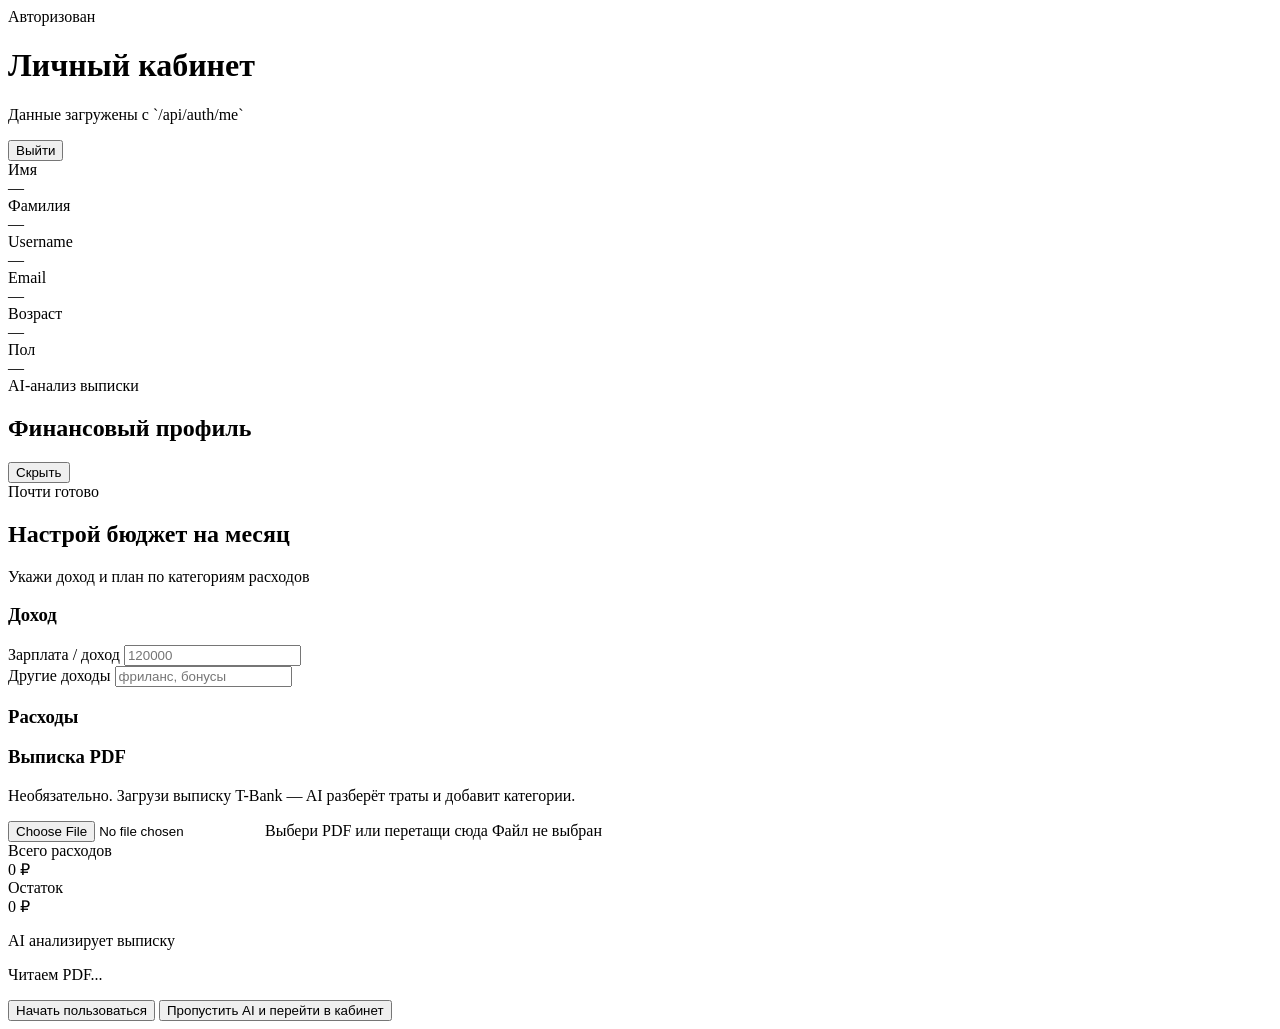
==== cashCare/src/main/resources/templates/dashboard.html @ fdca6458 "Add PDF parser, OpenRouter client & finance APIs Introduce PDF/TBank parsing and AI client plus a se" ====
<!DOCTYPE html>
<html lang="ru">
<head>
    <meta charset="UTF-8">
    <meta name="viewport" content="width=device-width, initial-scale=1.0">
    <title>CashCare — Профиль</title>
    <link rel="preconnect" href="https://fonts.googleapis.com">
    <link rel="preconnect" href="https://fonts.gstatic.com" crossorigin>
    <link href="https://fonts.googleapis.com/css2?family=Plus+Jakarta+Sans:wght@400;500;600;700;800&display=swap" rel="stylesheet">
    <link rel="stylesheet" href="/css/app.css">
    <script src="/js/sdkClient.js" defer></script>
    <script src="/js/common.js" defer></script>
    <script src="/js/aiAnalysisUi.js?v=2" defer></script>
    <script src="/js/initModal.js" defer></script>
    <script src="/js/dashboard.js" defer></script>
</head>
<body class="page-auth">
<div class="bg-grid"></div>

<div class="shell">
    <header class="topbar">
        <div>
            <div class="badge badge-auth">Авторизован</div>
            <h1 class="dashboard-title">Личный кабинет</h1>
            <p class="dashboard-subtitle">Данные загружены с `/api/auth/me`</p>
        </div>
        <button id="logout-btn" type="button" class="btn btn-ghost">Выйти</button>
    </header>

    <div class="card">
        <div class="card-body">
            <div id="profile-alert" class="alert"></div>
            <div class="profile-grid">
                <div class="stat-card">
                    <div class="stat-label">Имя</div>
                    <div class="stat-value" id="profile-first-name">—</div>
                </div>
                <div class="stat-card">
                    <div class="stat-label">Фамилия</div>
                    <div class="stat-value" id="profile-last-name">—</div>
                </div>
                <div class="stat-card">
                    <div class="stat-label">Username</div>
                    <div class="stat-value" id="profile-username">—</div>
                </div>
                <div class="stat-card">
                    <div class="stat-label">Email</div>
                    <div class="stat-value" id="profile-email">—</div>
                </div>
                <div class="stat-card">
                    <div class="stat-label">Возраст</div>
                    <div class="stat-value" id="profile-age">—</div>
                </div>
                <div class="stat-card">
                    <div class="stat-label">Пол</div>
                    <div class="stat-value" id="profile-gender">—</div>
                </div>
            </div>
        </div>
    </div>

    <div id="ai-summary-card" class="card hidden">
        <div class="card-body">
            <div class="dashboard-top">
                <div>
                    <div class="badge badge-auth">AI-анализ выписки</div>
                    <h2 class="dashboard-title">Финансовый профиль</h2>
                </div>
            </div>
            <div id="ai-summary-content"></div>
            <div class="ai-summary-actions">
                <button id="ai-summary-dismiss" type="button" class="btn btn-ghost">Скрыть</button>
            </div>
        </div>
    </div>
</div>

<div id="init-modal" class="modal-overlay" aria-hidden="true">
    <div class="modal card" role="dialog" aria-modal="true" aria-labelledby="init-modal-title">
        <div class="modal-header">
            <div>
                <div class="badge">Почти готово</div>
                <h2 id="init-modal-title" class="section-title modal-title">Настрой бюджет на месяц</h2>
                <p class="modal-subtitle">Укажи доход и план по категориям расходов</p>
            </div>
        </div>
        <div class="card-body modal-body">
            <form id="init-form">
                <div id="init-form-content">
                <div class="init-section">
                    <h3 class="section-title">Доход</h3>
                    <div class="field-grid two-col">
                        <div>
                            <label for="salary-input">Зарплата / доход</label>
                            <input id="salary-input" type="number" min="0" step="1000" placeholder="120000" required>
                        </div>
                        <div>
                            <label for="others-input">Другие доходы</label>
                            <input id="others-input" type="text" placeholder="фриланс, бонусы">
                        </div>
                    </div>
                </div>

                <div class="init-section">
                    <h3 class="section-title">Расходы</h3>
                    <div id="categories-container" class="category-list"></div>
                </div>

                <div class="init-section">
                    <h3 class="section-title">Выписка PDF</h3>
                    <p class="upload-hint">Необязательно. Загрузи выписку T-Bank — AI разберёт траты и добавит категории.</p>
                    <label class="file-drop" for="statement-input">
                        <input id="statement-input" type="file" accept="application/pdf,.pdf">
                        <span class="file-drop-title">Выбери PDF или перетащи сюда</span>
                        <span id="statement-file-name" class="file-drop-name">Файл не выбран</span>
                    </label>
                    <div id="statement-upload-status" class="upload-status"></div>
                </div>

                <div class="preview-panel">
                    <div>
                        <div class="preview-label">Всего расходов</div>
                        <div id="total-expenses" class="preview-value">0 ₽</div>
                    </div>
                    <div>
                        <div class="preview-label">Остаток</div>
                        <div id="balance-preview" class="preview-value positive">0 ₽</div>
                    </div>
                </div>
                </div>

                <div id="ai-results-panel" class="ai-results hidden"></div>

                <div id="ai-loading-panel" class="ai-loading hidden" aria-live="polite">
                    <div class="ai-loading-ring"></div>
                    <p class="ai-loading-title">AI анализирует выписку</p>
                    <p id="ai-loading-step" class="ai-loading-step">Читаем PDF...</p>
                </div>

                <div class="init-actions">
                    <button id="init-btn" type="submit" class="btn btn-primary">Начать пользоваться</button>
                    <button id="init-skip-btn" type="button" class="btn btn-ghost hidden">Пропустить AI и перейти в кабинет</button>
                </div>
                <div id="init-alert" class="alert"></div>
            </form>
        </div>
    </div>
</div>
</body>
</html>
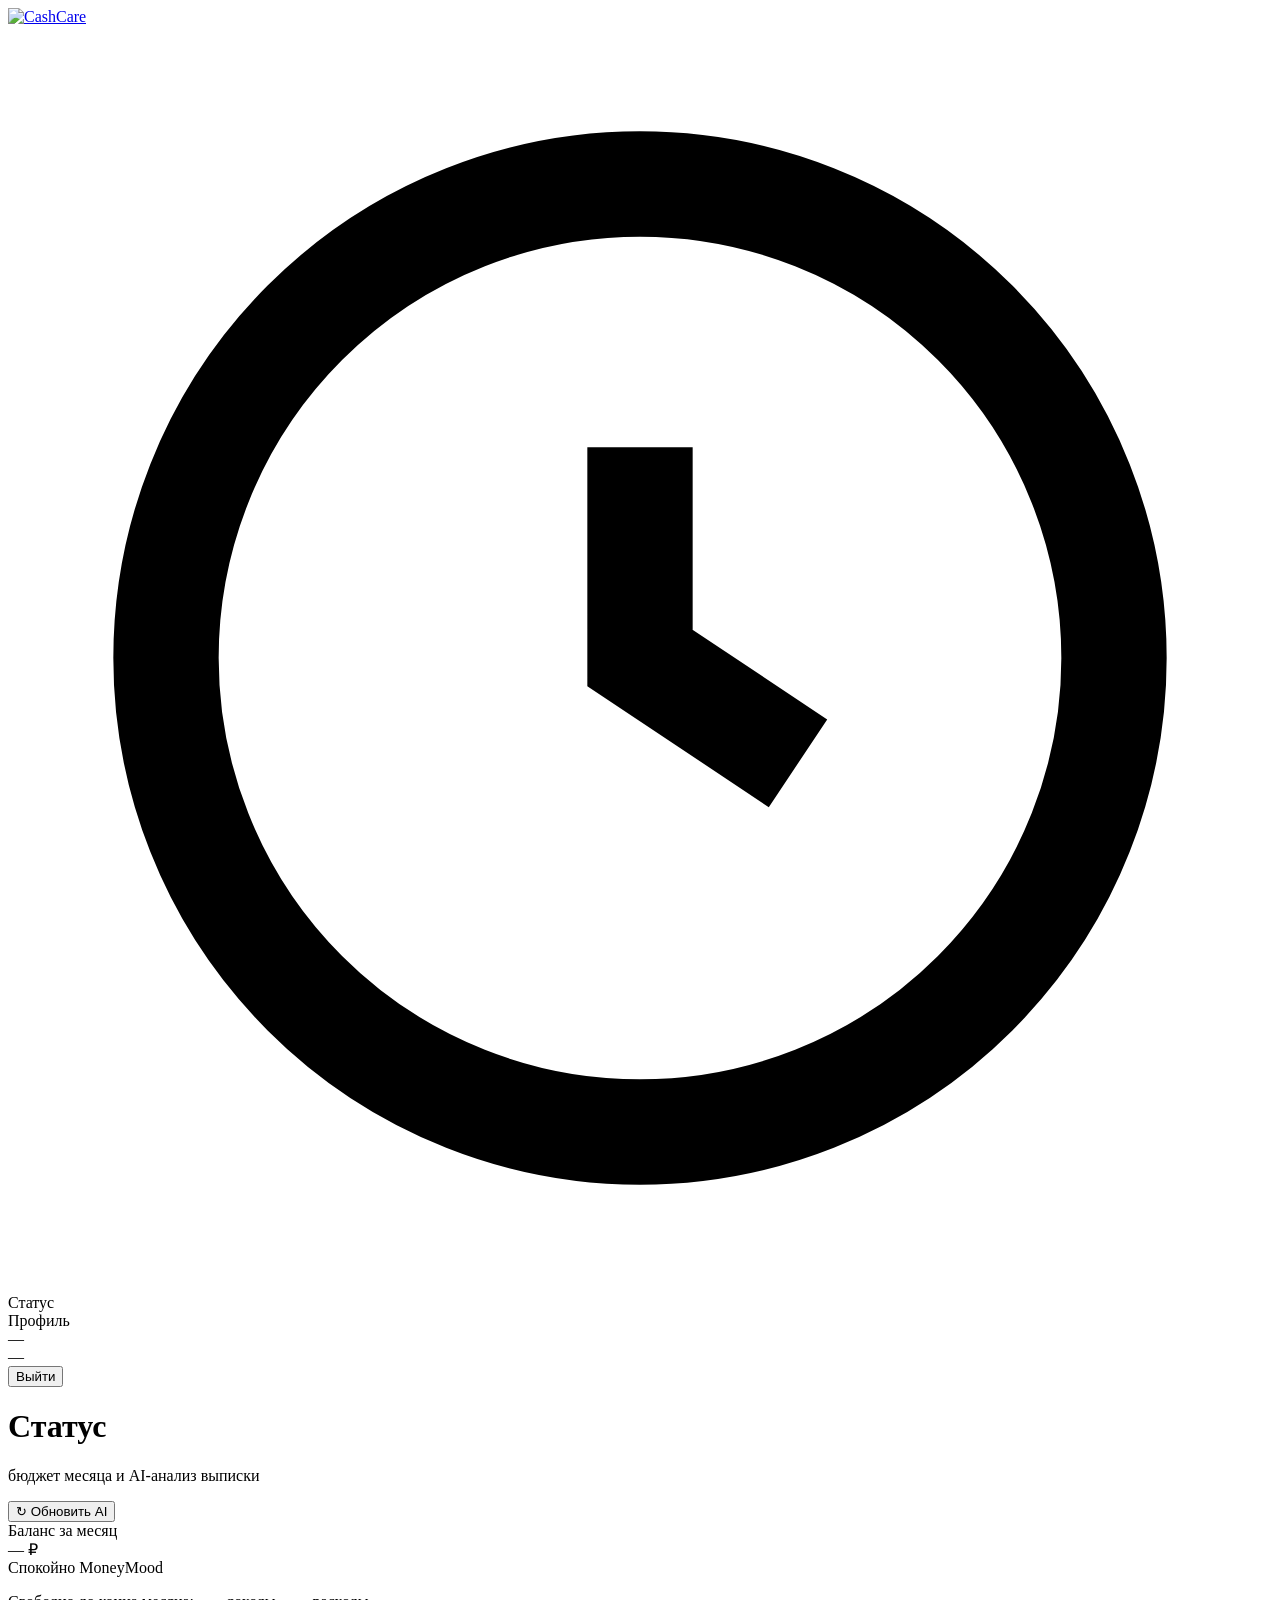
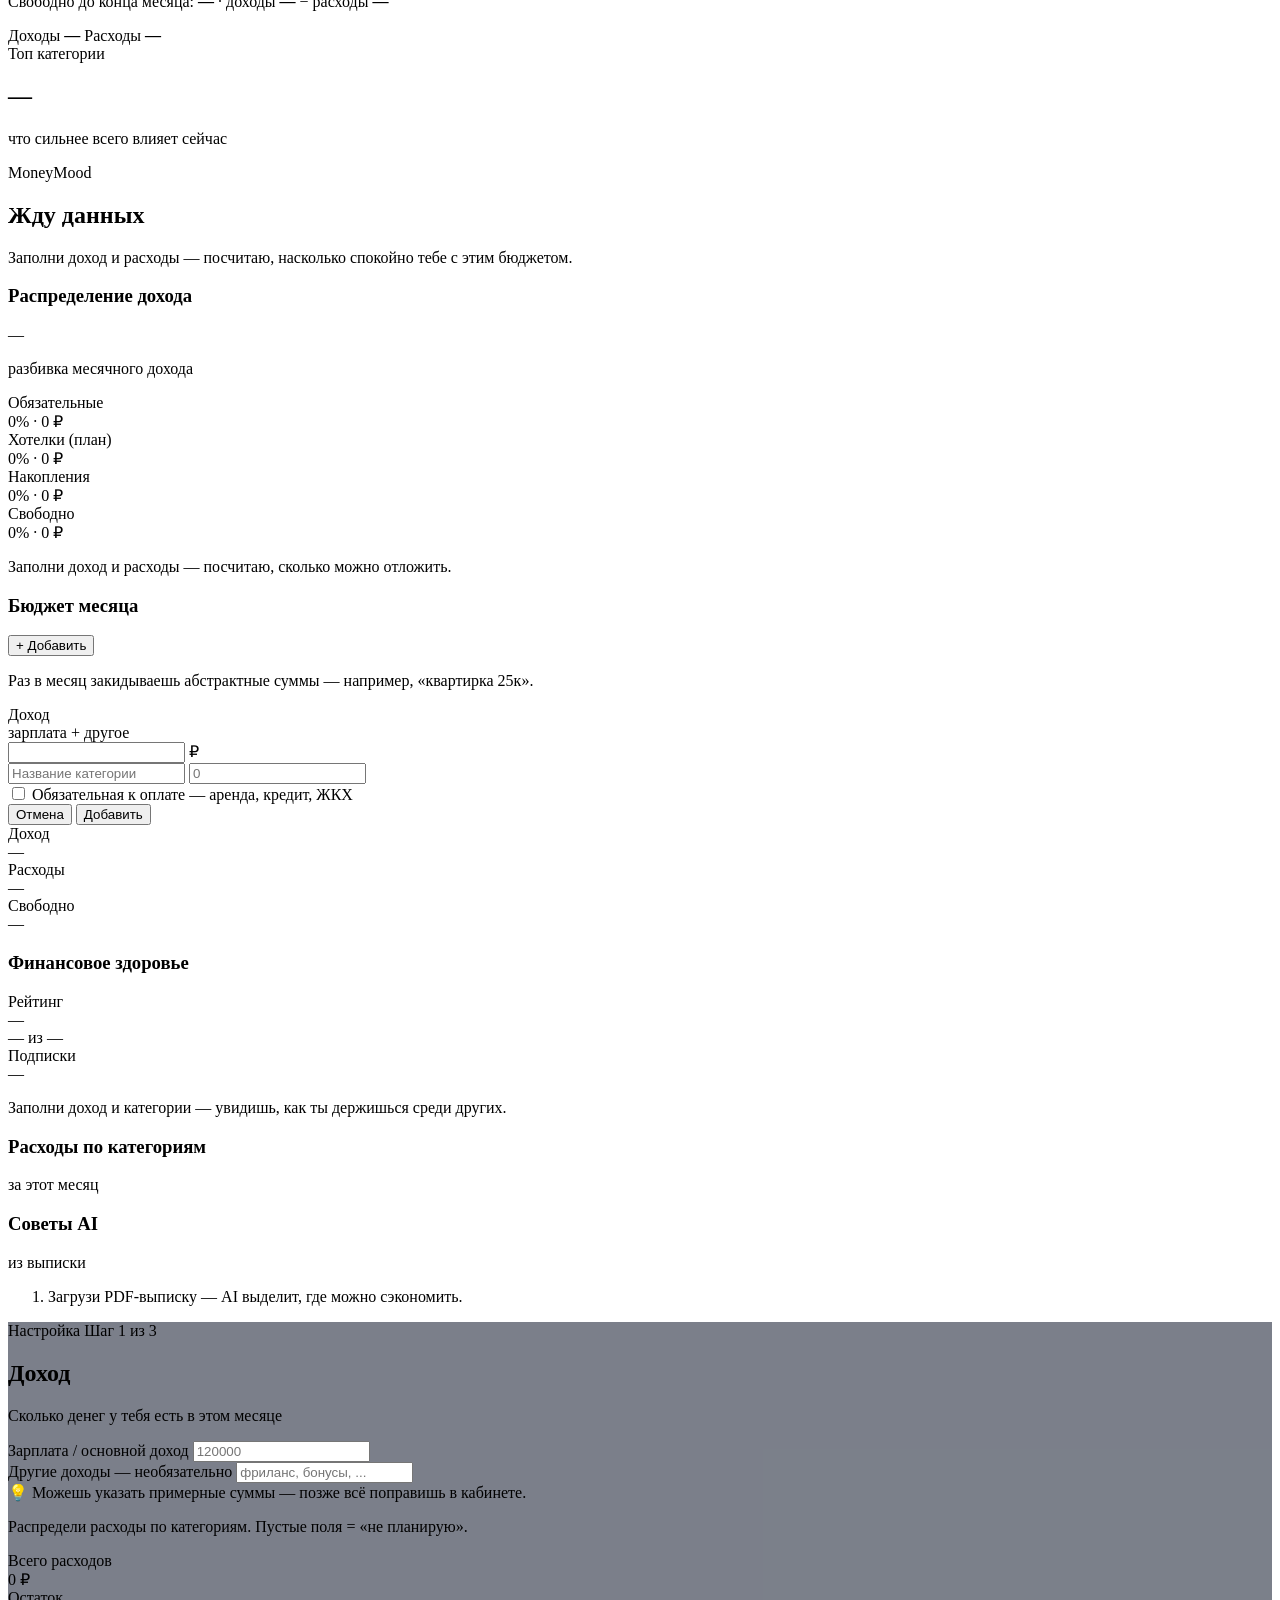
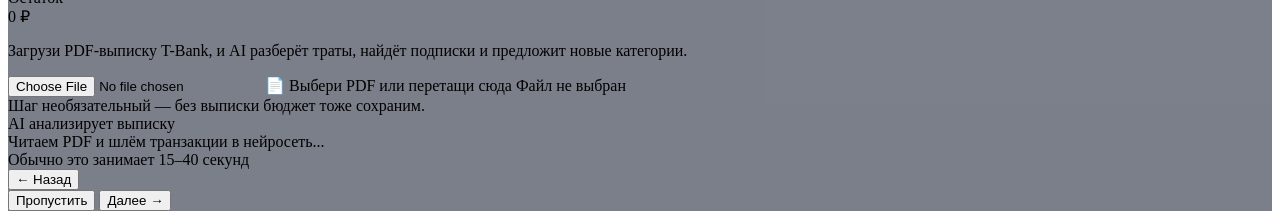
==== commit b03f400a: "AI analytics API and OpenRouter client Add AI-powered analytics and OpenRouter integration: new Anal" ====
--- a/cashCare/src/main/resources/templates/dashboard.html
+++ b/cashCare/src/main/resources/templates/dashboard.html
@@ -1,150 +1,379 @@
 <!DOCTYPE html>
-<html lang="ru">
+<html lang="ru" class="h-full">
 <head>
     <meta charset="UTF-8">
     <meta name="viewport" content="width=device-width, initial-scale=1.0">
-    <title>CashCare — Профиль</title>
+    <title>CashCare — Кабинет</title>
+    <link rel="icon" type="image/png" href="/images/logo.png">
     <link rel="preconnect" href="https://fonts.googleapis.com">
     <link rel="preconnect" href="https://fonts.gstatic.com" crossorigin>
     <link href="https://fonts.googleapis.com/css2?family=Plus+Jakarta+Sans:wght@400;500;600;700;800&display=swap" rel="stylesheet">
-    <link rel="stylesheet" href="/css/app.css">
-    <script src="/js/sdkClient.js" defer></script>
+    <script src="https://cdn.tailwindcss.com"></script>
+    <script>
+        tailwind.config = {
+            theme: {
+                extend: {
+                    fontFamily: { sans: ['"Plus Jakarta Sans"', 'system-ui', 'sans-serif'] }
+                }
+            }
+        };
+    </script>
+    <link rel="stylesheet" href="/css/dashboard.css?v=12">
+    <script src="/js/sdkClient.js?v=6" defer></script>
     <script src="/js/common.js" defer></script>
-    <script src="/js/aiAnalysisUi.js?v=2" defer></script>
-    <script src="/js/initModal.js" defer></script>
-    <script src="/js/dashboard.js" defer></script>
+    <script src="/js/aiAnalysisUi.js?v=4" defer></script>
+    <script src="/js/initModal.js?v=7" defer></script>
+    <script src="/js/dashboard.js?v=20" defer></script>
 </head>
-<body class="page-auth">
-<div class="bg-grid"></div>
-
-<div class="shell">
-    <header class="topbar">
-        <div>
-            <div class="badge badge-auth">Авторизован</div>
-            <h1 class="dashboard-title">Личный кабинет</h1>
-            <p class="dashboard-subtitle">Данные загружены с `/api/auth/me`</p>
-        </div>
-        <button id="logout-btn" type="button" class="btn btn-ghost">Выйти</button>
-    </header>
-
-    <div class="card">
-        <div class="card-body">
-            <div id="profile-alert" class="alert"></div>
-            <div class="profile-grid">
-                <div class="stat-card">
-                    <div class="stat-label">Имя</div>
-                    <div class="stat-value" id="profile-first-name">—</div>
-                </div>
-                <div class="stat-card">
-                    <div class="stat-label">Фамилия</div>
-                    <div class="stat-value" id="profile-last-name">—</div>
-                </div>
-                <div class="stat-card">
-                    <div class="stat-label">Username</div>
-                    <div class="stat-value" id="profile-username">—</div>
-                </div>
-                <div class="stat-card">
-                    <div class="stat-label">Email</div>
-                    <div class="stat-value" id="profile-email">—</div>
-                </div>
-                <div class="stat-card">
-                    <div class="stat-label">Возраст</div>
-                    <div class="stat-value" id="profile-age">—</div>
-                </div>
-                <div class="stat-card">
-                    <div class="stat-label">Пол</div>
-                    <div class="stat-value" id="profile-gender">—</div>
-                </div>
-            </div>
-        </div>
-    </div>
-
-    <div id="ai-summary-card" class="card hidden">
-        <div class="card-body">
-            <div class="dashboard-top">
-                <div>
-                    <div class="badge badge-auth">AI-анализ выписки</div>
-                    <h2 class="dashboard-title">Финансовый профиль</h2>
-                </div>
-            </div>
-            <div id="ai-summary-content"></div>
-            <div class="ai-summary-actions">
-                <button id="ai-summary-dismiss" type="button" class="btn btn-ghost">Скрыть</button>
-            </div>
-        </div>
+<body class="min-h-screen font-sans text-slate-900">
+
+<div class="relative min-h-screen px-4 py-5 lg:px-6">
+    <div class="dashboard-grid mx-auto grid w-full max-w-[1200px] gap-5 lg:grid-cols-[260px_minmax(0,1fr)]">
+
+        <!-- ───── LEFT SIDEBAR ───── -->
+        <aside class="sidebar-left glass sticky top-5 flex h-fit flex-col gap-5 self-start rounded-3xl p-5">
+            <a href="/dashboard" class="sidebar-logo flex items-center justify-center">
+                <img src="/images/logo.png" alt="CashCare" class="block h-10 w-auto">
+            </a>
+
+            <nav class="sidebar-nav flex flex-col gap-1">
+                <a class="nav-item active" data-tab="status">
+                    <svg viewBox="0 0 24 24" fill="none" stroke="currentColor" stroke-width="2" class="icon"><circle cx="12" cy="12" r="9"/><path d="M12 8v4l3 2"/></svg>
+                    Статус
+                </a>
+            </nav>
+
+            <div class="sidebar-profile rounded-2xl border border-white/60 bg-white/55 p-3">
+                <div class="text-[10px] font-bold uppercase tracking-wider text-slate-500">Профиль</div>
+                <div id="profile-name" class="mt-1 truncate text-sm font-extrabold">—</div>
+                <div id="profile-email" class="truncate text-xs text-slate-500">—</div>
+            </div>
+
+            <div class="sidebar-logout mt-auto pt-2">
+                <button id="logout-btn" type="button" class="w-full rounded-lg border border-rose-200/60 bg-white/60 py-2 text-xs font-semibold text-rose-600 transition hover:bg-rose-50">
+                    Выйти
+                </button>
+            </div>
+        </aside>
+
+        <!-- ───── MAIN ───── -->
+        <main class="space-y-5 min-w-0">
+
+            <!-- header -->
+            <div class="dash-header flex flex-wrap items-start justify-between gap-3">
+                <div class="min-w-0">
+                    <h1 class="text-2xl font-extrabold tracking-tight">Статус</h1>
+                    <p class="text-sm text-slate-600">бюджет месяца и AI-анализ выписки</p>
+                </div>
+                <div class="dash-header-actions flex gap-2">
+                    <button id="reupload-pdf-btn" type="button" class="btn-primary rounded-xl px-4 py-2 text-sm font-semibold transition">
+                        ↻ Обновить AI
+                    </button>
+                </div>
+            </div>
+
+            <div id="profile-alert" class="alert alert-error"></div>
+
+            <!-- balance card -->
+            <section class="glass rounded-3xl p-6">
+                <div class="flex items-start justify-between gap-4">
+                    <div class="min-w-0">
+                        <div class="text-xs font-semibold uppercase tracking-wider text-slate-500">Баланс за месяц</div>
+                        <div id="balance-amount" class="mt-1 text-4xl font-extrabold tracking-tight">— ₽</div>
+                    </div>
+                    <div class="flex flex-col items-end gap-2">
+                        <span id="balance-mood" class="mood-chip">Спокойно</span>
+                        <span class="text-[10px] font-semibold uppercase tracking-wider text-slate-500">MoneyMood</span>
+                    </div>
+                </div>
+
+                <p id="balance-summary" class="mt-3 text-sm leading-relaxed text-slate-600">
+                    Свободно до конца месяца: <strong id="balance-free">—</strong> · доходы <strong id="balance-income">—</strong> − расходы <strong id="balance-expense">—</strong>
+                </p>
+
+                <div class="mt-5 flex flex-wrap items-center gap-2">
+                    <span class="pill income">Доходы <strong id="chip-income" class="ml-1">—</strong></span>
+                    <span class="pill expense">Расходы <strong id="chip-expense" class="ml-1">—</strong></span>
+                </div>
+            </section>
+
+            <!-- 2 cards: top categories + moneymood -->
+            <div class="grid gap-5 md:grid-cols-2">
+                <section class="glass rounded-3xl p-5">
+                    <div class="text-xs font-bold uppercase tracking-wider text-slate-500">Топ категории</div>
+                    <h2 id="top-cat-name" class="mt-1 text-2xl font-extrabold tracking-tight">—</h2>
+                    <p class="text-xs text-slate-500">что сильнее всего влияет сейчас</p>
+
+                    <div id="top-cat-list" class="mt-4 space-y-2"></div>
+                </section>
+
+                <section class="glass rounded-3xl p-5">
+                    <div class="text-xs font-bold uppercase tracking-wider text-slate-500">MoneyMood</div>
+                    <h2 id="mood-title" class="mt-1 text-2xl font-extrabold tracking-tight">Жду данных</h2>
+                    <p id="mood-desc" class="mt-2 text-sm leading-relaxed text-slate-600">
+                        Заполни доход и расходы — посчитаю, насколько спокойно тебе с этим бюджетом.
+                    </p>
+                </section>
+            </div>
+
+            <!-- Куда уйдут деньги -->
+            <section class="glass rounded-3xl p-5">
+                <div class="flex items-baseline justify-between">
+                    <h3 class="text-sm font-bold">Распределение дохода</h3>
+                    <span id="dist-status" class="text-xs font-bold text-slate-500">—</span>
+                </div>
+                <p class="mt-1 text-xs text-slate-500">разбивка месячного дохода</p>
+
+                <div id="dist-bar" class="dist-bar mt-4">
+                    <div id="dist-bar-required" class="dist-seg dist-required" style="width: 0%"></div>
+                    <div id="dist-bar-optional" class="dist-seg dist-optional" style="width: 0%"></div>
+                    <div id="dist-bar-save" class="dist-seg dist-save" style="width: 0%"></div>
+                    <div id="dist-bar-free" class="dist-seg dist-free" style="width: 0%"></div>
+                </div>
+
+                <div class="mt-4 grid gap-2 sm:grid-cols-2">
+                    <div id="dist-row-required" class="dist-row">
+                        <div class="dist-dot dist-dot-required"></div>
+                        <div class="min-w-0 flex-1">
+                            <div class="dist-row-label">Обязательные</div>
+                            <div class="dist-row-meta"><span id="dist-required-pct">0%</span> · <span id="dist-required-amount">0 ₽</span></div>
+                        </div>
+                    </div>
+                    <div id="dist-row-optional" class="dist-row">
+                        <div class="dist-dot dist-dot-optional"></div>
+                        <div class="min-w-0 flex-1">
+                            <div class="dist-row-label">Хотелки (план)</div>
+                            <div class="dist-row-meta"><span id="dist-optional-pct">0%</span> · <span id="dist-optional-amount">0 ₽</span></div>
+                        </div>
+                    </div>
+                    <div id="dist-row-save" class="dist-row">
+                        <div class="dist-dot dist-dot-save"></div>
+                        <div class="min-w-0 flex-1">
+                            <div class="dist-row-label">Накопления</div>
+                            <div class="dist-row-meta"><span id="dist-save-pct">0%</span> · <span id="dist-save-amount">0 ₽</span></div>
+                        </div>
+                    </div>
+                    <div id="dist-row-free" class="dist-row">
+                        <div class="dist-dot dist-dot-free"></div>
+                        <div class="min-w-0 flex-1">
+                            <div class="dist-row-label">Свободно</div>
+                            <div class="dist-row-meta" title="буфер на спонтанные траты, ~2% дохода"><span id="dist-free-pct">0%</span> · <span id="dist-free-amount">0 ₽</span></div>
+                        </div>
+                    </div>
+                </div>
+
+                <p id="dist-tip" class="mt-4 rounded-2xl bg-emerald-50/70 px-4 py-3 text-xs leading-relaxed text-emerald-900">
+                    Заполни доход и расходы — посчитаю, сколько можно отложить.
+                </p>
+            </section>
+
+            <!-- bottom: budget editor + health -->
+            <div class="grid gap-5 md:grid-cols-2">
+                <section class="glass rounded-3xl p-5">
+                    <div class="mb-1 flex items-center justify-between">
+                        <h3 class="text-sm font-bold">Бюджет месяца</h3>
+                        <button type="button" id="add-category-btn" class="btn-ghost rounded-lg px-3 py-1.5 text-xs font-bold transition">+ Добавить</button>
+                    </div>
+                    <p class="text-xs text-slate-500">Раз в месяц закидываешь абстрактные суммы — например, «квартирка 25к».</p>
+
+                    <div class="budget-row budget-income mt-4">
+                        <div>
+                            <div class="budget-label">Доход</div>
+                            <div class="text-[11px] text-slate-500">зарплата + другое</div>
+                        </div>
+                        <div class="budget-input-wrap">
+                            <input id="budget-salary-input" type="number" min="0" step="1000" class="budget-input">
+                            <span class="budget-suffix">₽</span>
+                        </div>
+                    </div>
+
+                    <div id="budget-editor" class="mt-2 space-y-2"></div>
+
+                    <div id="new-category-form" class="hidden mt-3 rounded-2xl border border-slate-200 bg-white/60 p-3">
+                        <div class="grid grid-cols-[1fr_140px] gap-2">
+                            <input id="new-cat-name" type="text" placeholder="Название категории" class="budget-input">
+                            <input id="new-cat-amount" type="number" min="0" step="500" placeholder="0" class="budget-input">
+                        </div>
+                        <label class="mt-2 flex cursor-pointer items-center gap-2 text-xs font-semibold text-slate-700 select-none">
+                            <input id="new-cat-required" type="checkbox" class="budget-checkbox">
+                            <span>Обязательная к оплате <span class="font-normal text-slate-500">— аренда, кредит, ЖКХ</span></span>
+                        </label>
+                        <div class="mt-2 flex justify-end gap-2">
+                            <button type="button" id="cancel-new-cat" class="text-xs font-semibold text-slate-500 hover:text-slate-900">Отмена</button>
+                            <button type="button" id="save-new-cat" class="rounded-lg bg-emerald-500 px-3 py-1.5 text-xs font-bold text-white shadow-sm transition hover:bg-emerald-600">Добавить</button>
+                        </div>
+                    </div>
+
+                    <div class="mt-4 grid grid-cols-3 gap-3 rounded-2xl bg-emerald-50/60 p-3 text-center text-xs">
+                        <div>
+                            <div class="text-[10px] font-bold uppercase tracking-wider text-emerald-700">Доход</div>
+                            <div id="budget-sum-income" class="mt-0.5 text-sm font-extrabold text-emerald-900">—</div>
+                        </div>
+                        <div>
+                            <div class="text-[10px] font-bold uppercase tracking-wider text-emerald-700">Расходы</div>
+                            <div id="budget-sum-expense" class="mt-0.5 text-sm font-extrabold text-emerald-900">—</div>
+                        </div>
+                        <div>
+                            <div class="text-[10px] font-bold uppercase tracking-wider text-emerald-700">Свободно</div>
+                            <div id="budget-sum-free" class="mt-0.5 text-sm font-extrabold text-emerald-900">—</div>
+                        </div>
+                    </div>
+                </section>
+
+                <section class="glass rounded-3xl p-5 max-h-64">
+                    <h3 class="text-sm font-bold">Финансовое здоровье</h3>
+                    <div class="mt-3 grid grid-cols-2 gap-3">
+                        <div class="glass-soft rounded-2xl p-3">
+                            <div class="text-[10px] font-bold uppercase tracking-wider text-slate-500">Рейтинг</div>
+                            <div id="rating-label" class="mt-1 text-base font-extrabold leading-tight">—</div>
+                            <div id="rating-position" class="mt-0.5 text-[11px] font-semibold text-slate-500">— из —</div>
+                        </div>
+                        <div class="glass-soft rounded-2xl p-3">
+                            <div class="text-[10px] font-bold uppercase tracking-wider text-slate-500">Подписки</div>
+                            <div id="health-subs" class="mt-1 text-lg font-extrabold">—</div>
+                        </div>
+                    </div>
+                    <p id="rating-tip" class="mt-3 text-xs leading-relaxed text-slate-600">Заполни доход и категории — увидишь, как ты держишься среди других.</p>
+                </section>
+            </div>
+
+            <section class="glass rounded-3xl p-5">
+                <div class="mb-3 flex items-baseline justify-between">
+                    <h3 class="text-sm font-bold">Расходы по категориям</h3>
+                    <span class="text-xs text-slate-500">за этот месяц</span>
+                </div>
+                <div id="all-cats-list" class="space-y-3"></div>
+            </section>
+
+            <section class="glass rounded-3xl p-5">
+                <div class="flex items-baseline justify-between">
+                    <h3 class="text-sm font-bold">Советы AI</h3>
+                    <span id="tips-meta" class="text-xs text-slate-500">из выписки</span>
+                </div>
+                <ol id="tips-list" class="mt-3 space-y-2 text-sm leading-relaxed text-slate-700">
+                    <li class="text-xs text-slate-500">Загрузи PDF-выписку — AI выделит, где можно сэкономить.</li>
+                </ol>
+            </section>
+        </main>
+
     </div>
 </div>
 
-<div id="init-modal" class="modal-overlay" aria-hidden="true">
-    <div class="modal card" role="dialog" aria-modal="true" aria-labelledby="init-modal-title">
-        <div class="modal-header">
-            <div>
-                <div class="badge">Почти готово</div>
-                <h2 id="init-modal-title" class="section-title modal-title">Настрой бюджет на месяц</h2>
-                <p class="modal-subtitle">Укажи доход и план по категориям расходов</p>
-            </div>
+</body>
+</html>
+
+<!-- ─────────────────────────  INIT MODAL — STEPPER  ───────────────────────── -->
+<div id="init-modal" class="init-modal-overlay fixed inset-0 z-50 items-center justify-center p-4 backdrop-blur-md" style="background: rgba(15, 23, 42, 0.55);" aria-hidden="true">
+    <div id="init-modal-card" class="relative flex max-h-[92vh] w-full max-w-[560px] flex-col overflow-hidden rounded-3xl bg-white shadow-2xl transition-all">
+
+        <!-- header -->
+        <div class="flex-shrink-0 border-b border-slate-100 px-6 pb-4 pt-6">
+            <div class="flex items-center justify-between">
+                <span class="inline-flex items-center gap-1.5 rounded-full bg-emerald-50 px-3 py-1 text-[10px] font-bold uppercase tracking-wider text-emerald-700">
+                    <span class="h-1.5 w-1.5 rounded-full bg-emerald-500"></span>
+                    Настройка
+                </span>
+                <span id="init-step-counter" class="text-xs font-semibold text-slate-500">Шаг 1 из 3</span>
+            </div>
+
+            <div class="mt-3 flex gap-1.5">
+                <div class="step-dot active" data-step="1"></div>
+                <div class="step-dot" data-step="2"></div>
+                <div class="step-dot" data-step="3"></div>
+            </div>
+
+            <h2 id="init-modal-title" class="mt-4 text-xl font-extrabold tracking-tight">Доход</h2>
+            <p id="init-modal-subtitle" class="mt-1 text-sm text-slate-600">Сколько денег у тебя есть в этом месяце</p>
         </div>
-        <div class="card-body modal-body">
-            <form id="init-form">
-                <div id="init-form-content">
-                <div class="init-section">
-                    <h3 class="section-title">Доход</h3>
-                    <div class="field-grid two-col">
-                        <div>
-                            <label for="salary-input">Зарплата / доход</label>
-                            <input id="salary-input" type="number" min="0" step="1000" placeholder="120000" required>
-                        </div>
-                        <div>
-                            <label for="others-input">Другие доходы</label>
-                            <input id="others-input" type="text" placeholder="фриланс, бонусы">
-                        </div>
-                    </div>
-                </div>
-
-                <div class="init-section">
-                    <h3 class="section-title">Расходы</h3>
-                    <div id="categories-container" class="category-list"></div>
-                </div>
-
-                <div class="init-section">
-                    <h3 class="section-title">Выписка PDF</h3>
-                    <p class="upload-hint">Необязательно. Загрузи выписку T-Bank — AI разберёт траты и добавит категории.</p>
-                    <label class="file-drop" for="statement-input">
-                        <input id="statement-input" type="file" accept="application/pdf,.pdf">
-                        <span class="file-drop-title">Выбери PDF или перетащи сюда</span>
-                        <span id="statement-file-name" class="file-drop-name">Файл не выбран</span>
-                    </label>
-                    <div id="statement-upload-status" class="upload-status"></div>
-                </div>
-
-                <div class="preview-panel">
+
+        <!-- body -->
+        <form id="init-form" class="flex flex-1 flex-col overflow-hidden">
+            <div class="flex-1 overflow-y-auto px-6 py-5">
+
+            <!-- STEP 1: Доход -->
+            <div id="init-step-1" class="init-step-panel space-y-4">
+                <div>
+                    <label for="salary-input" class="mb-1.5 block text-xs font-semibold uppercase tracking-wide text-slate-500">Зарплата / основной доход</label>
+                    <input id="salary-input" type="number" min="0" step="1000" placeholder="120000" required class="init-input">
+                </div>
+                <div>
+                    <label for="others-input" class="mb-1.5 block text-xs font-semibold uppercase tracking-wide text-slate-500">Другие доходы <span class="font-normal text-slate-400">— необязательно</span></label>
+                    <input id="others-input" type="text" placeholder="фриланс, бонусы, ..." class="init-input">
+                </div>
+
+                <div class="rounded-2xl bg-emerald-50/70 p-4 text-xs leading-relaxed text-emerald-900">
+                    💡 Можешь указать примерные суммы — позже всё поправишь в кабинете.
+                </div>
+            </div>
+
+            <!-- STEP 2: Расходы -->
+            <div id="init-step-2" class="init-step-panel hidden space-y-1">
+                <p class="mb-3 text-xs text-slate-500">Распредели расходы по категориям. Пустые поля = «не планирую».</p>
+                <div id="categories-container" class="max-h-[340px] overflow-y-auto pr-1"></div>
+
+                <div class="mt-4 grid grid-cols-2 gap-3 rounded-2xl bg-emerald-50/70 p-4">
                     <div>
-                        <div class="preview-label">Всего расходов</div>
-                        <div id="total-expenses" class="preview-value">0 ₽</div>
+                        <div class="text-[10px] font-bold uppercase tracking-wider text-emerald-700">Всего расходов</div>
+                        <div id="total-expenses" class="mt-1 text-lg font-extrabold text-emerald-900">0 ₽</div>
                     </div>
                     <div>
-                        <div class="preview-label">Остаток</div>
-                        <div id="balance-preview" class="preview-value positive">0 ₽</div>
-                    </div>
-                </div>
-                </div>
-
-                <div id="ai-results-panel" class="ai-results hidden"></div>
-
-                <div id="ai-loading-panel" class="ai-loading hidden" aria-live="polite">
-                    <div class="ai-loading-ring"></div>
-                    <p class="ai-loading-title">AI анализирует выписку</p>
-                    <p id="ai-loading-step" class="ai-loading-step">Читаем PDF...</p>
-                </div>
-
-                <div class="init-actions">
-                    <button id="init-btn" type="submit" class="btn btn-primary">Начать пользоваться</button>
-                    <button id="init-skip-btn" type="button" class="btn btn-ghost hidden">Пропустить AI и перейти в кабинет</button>
-                </div>
-                <div id="init-alert" class="alert"></div>
-            </form>
-        </div>
+                        <div class="text-[10px] font-bold uppercase tracking-wider text-emerald-700">Остаток</div>
+                        <div id="balance-preview" class="mt-1 text-lg font-extrabold text-emerald-900">0 ₽</div>
+                    </div>
+                </div>
+            </div>
+
+            <!-- STEP 3: PDF + AI -->
+            <div id="init-step-3" class="init-step-panel hidden space-y-4">
+                <p class="text-sm leading-relaxed text-slate-600">
+                    Загрузи PDF-выписку T-Bank, и AI разберёт траты, найдёт подписки и предложит новые категории.
+                </p>
+
+                <label class="file-drop-zone" for="statement-input">
+                    <input id="statement-input" type="file" accept="application/pdf,.pdf">
+                    <span class="text-2xl">📄</span>
+                    <span class="text-sm font-bold">Выбери PDF или перетащи сюда</span>
+                    <span id="statement-file-name" class="text-xs text-slate-500">Файл не выбран</span>
+                </label>
+                <div id="statement-upload-status" class="text-xs text-slate-500"></div>
+
+                <div class="rounded-2xl bg-slate-50 p-4 text-xs leading-relaxed text-slate-600">
+                    Шаг необязательный — без выписки бюджет тоже сохраним.
+                </div>
+            </div>
+
+            <!-- AI loading -->
+            <div id="ai-loading-panel" class="init-step-panel hidden space-y-3 py-6 text-center">
+                <div class="ai-loader"></div>
+                <div class="text-base font-extrabold">AI анализирует выписку</div>
+                <div id="ai-loading-step" class="text-sm text-slate-500">Читаем PDF и шлём транзакции в нейросеть...</div>
+                <div class="text-xs text-slate-400">Обычно это занимает 15–40 секунд</div>
+            </div>
+
+            <!-- AI results -->
+            <div id="ai-results-panel" class="init-step-panel hidden"></div>
+
+            <!-- alert -->
+            <div id="init-alert" class="alert mt-4"></div>
+            </div>
+
+            <!-- nav -->
+            <div class="flex flex-shrink-0 items-center justify-between border-t border-slate-100 bg-white px-6 py-4">
+                <button type="button" id="init-back-btn" class="invisible text-sm font-semibold text-slate-500 transition hover:text-slate-900">
+                    ← Назад
+                </button>
+                <div class="flex items-center gap-2">
+                    <button type="button" id="init-skip-btn" class="hidden text-sm font-semibold text-slate-500 transition hover:text-slate-900">
+                        Пропустить
+                    </button>
+                    <button type="submit" id="init-btn" class="rounded-xl bg-emerald-500 px-5 py-2.5 text-sm font-bold text-white shadow-lg shadow-emerald-500/30 transition hover:bg-emerald-600 active:scale-[0.99]">
+                        Далее →
+                    </button>
+                </div>
+            </div>
+        </form>
     </div>
 </div>
+
 </body>
 </html>
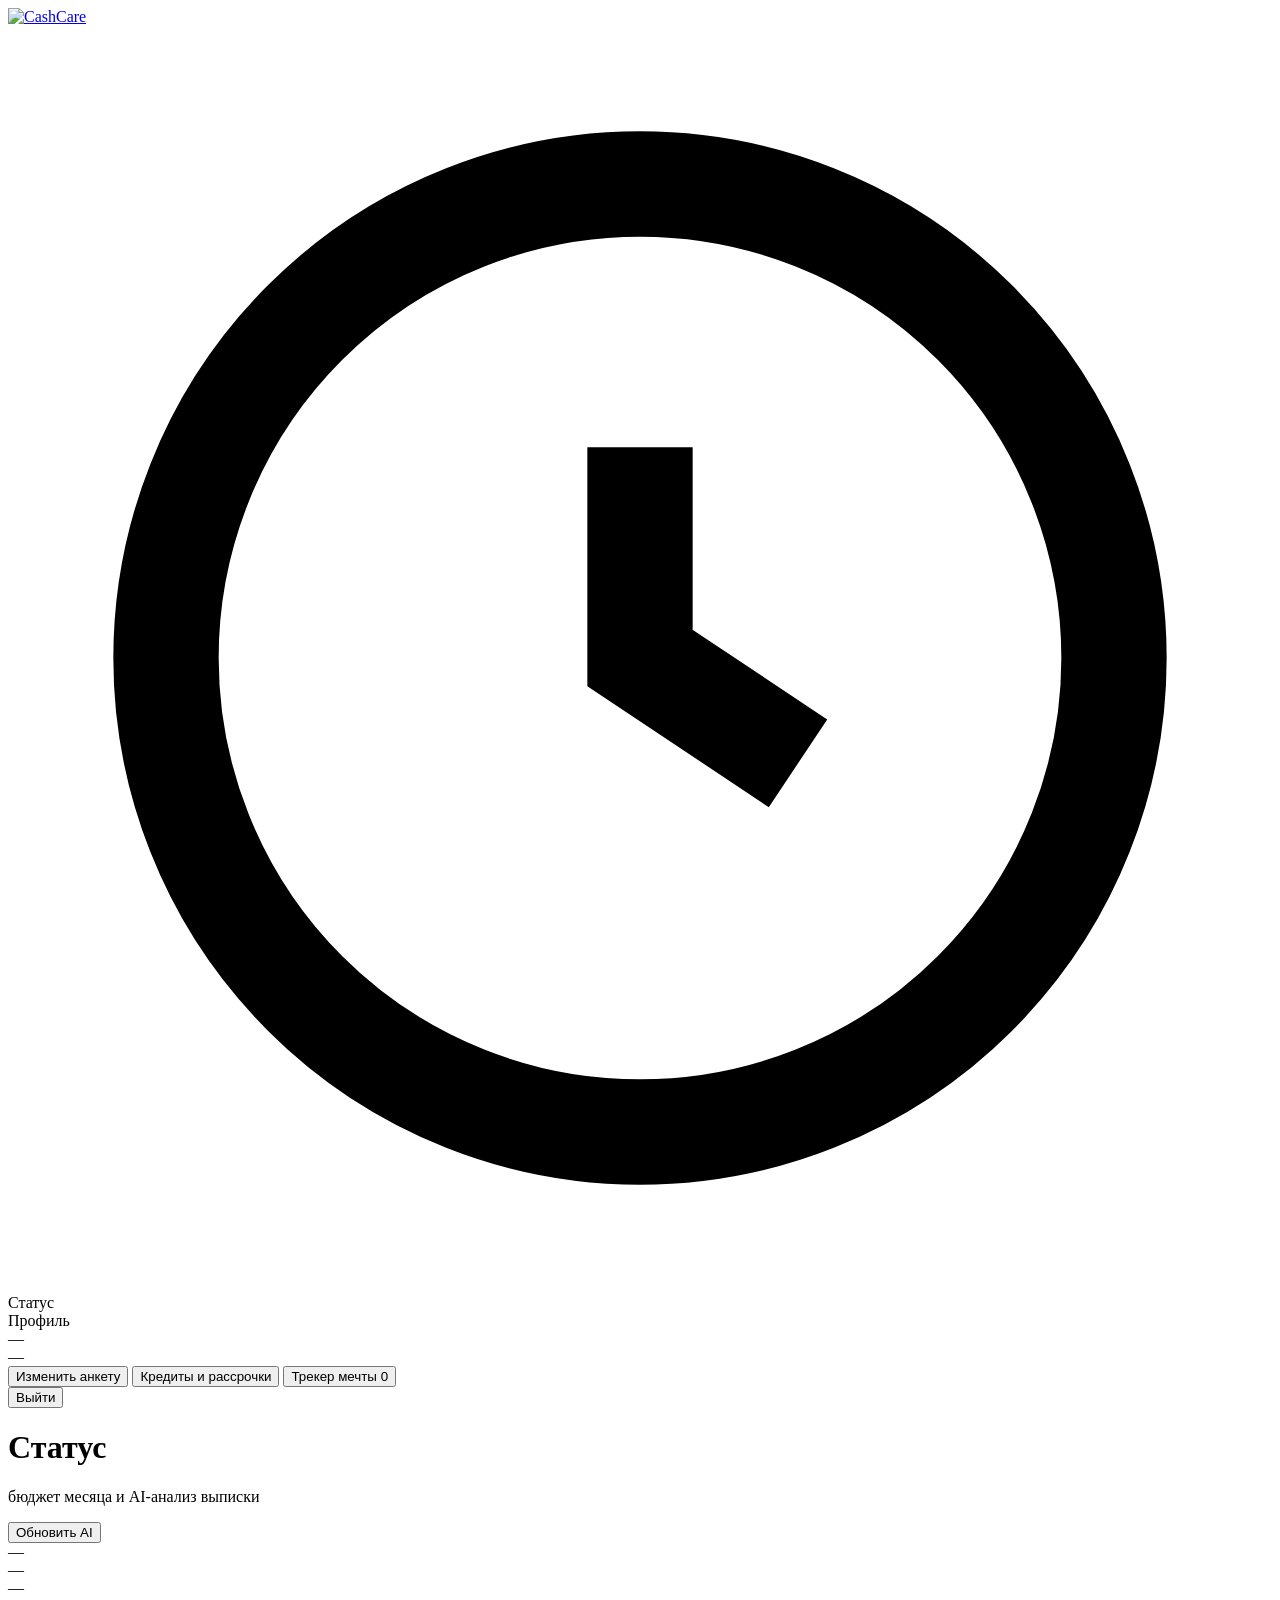
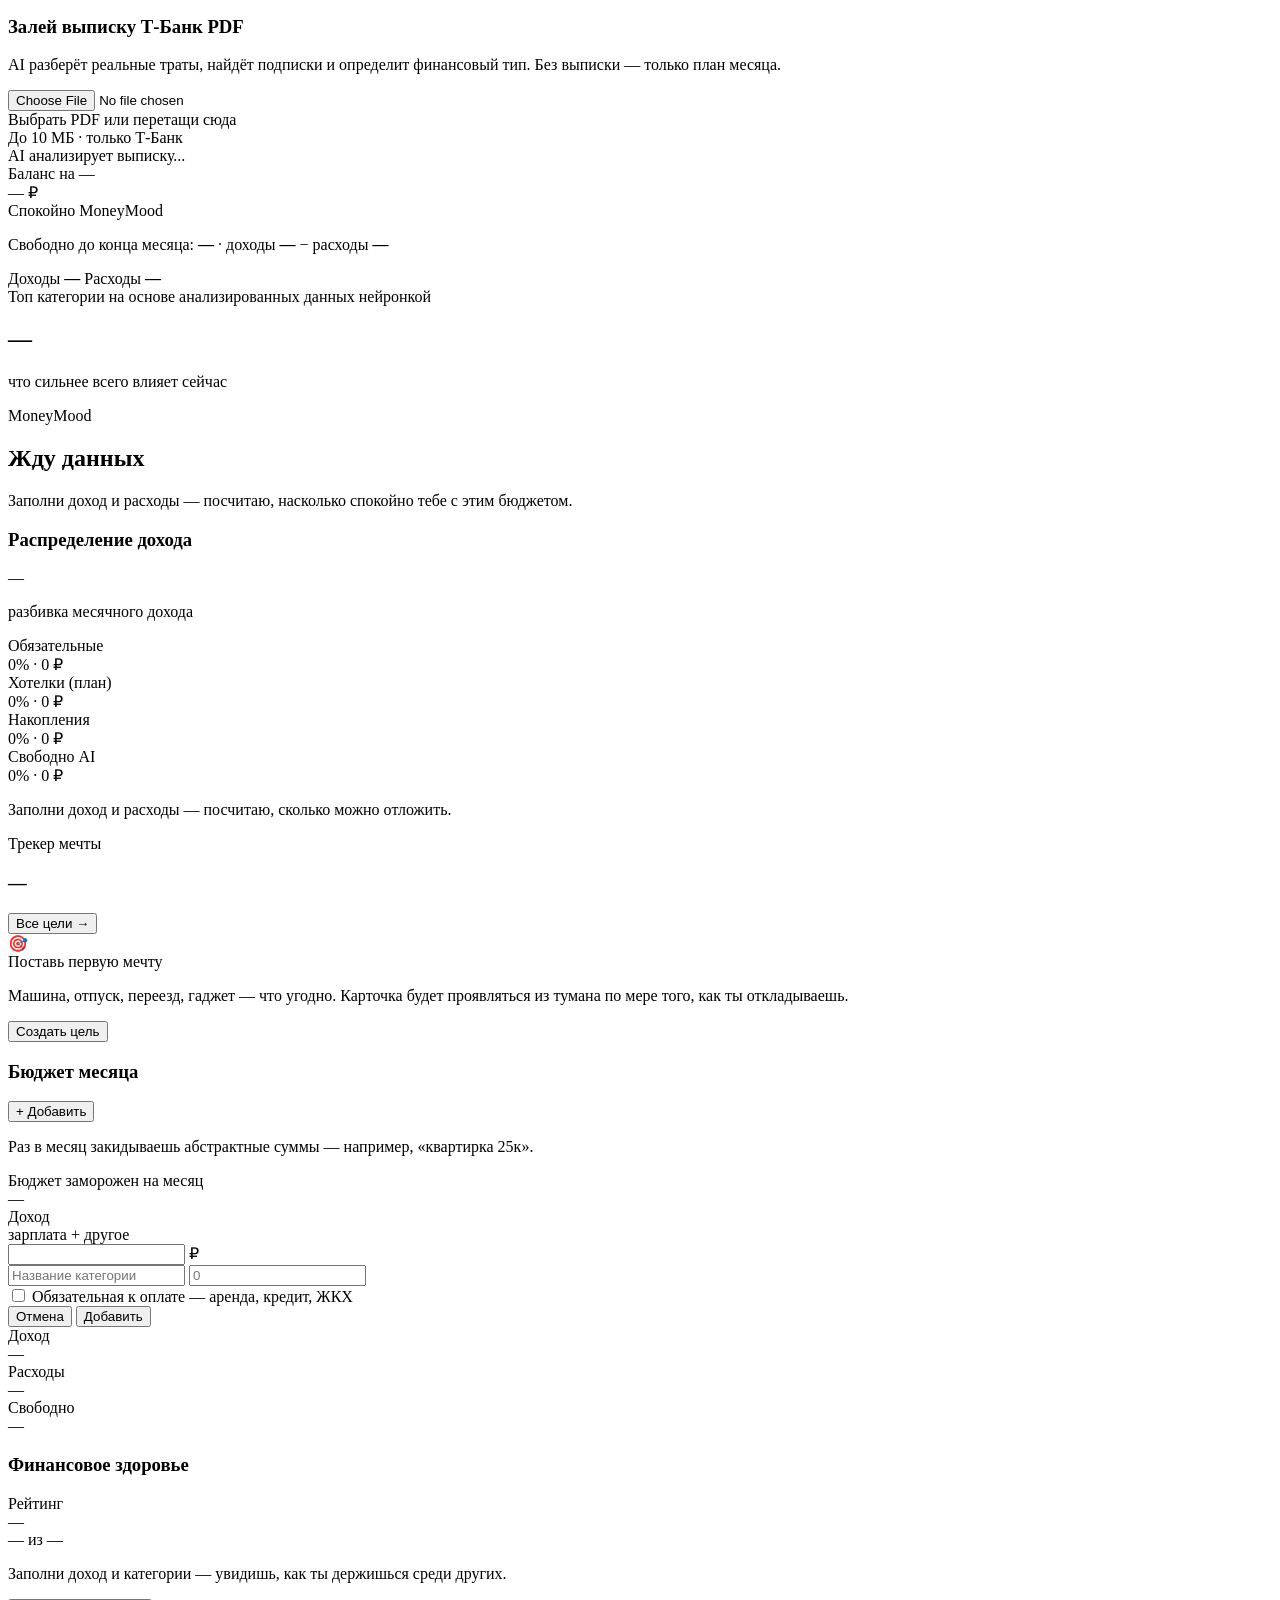
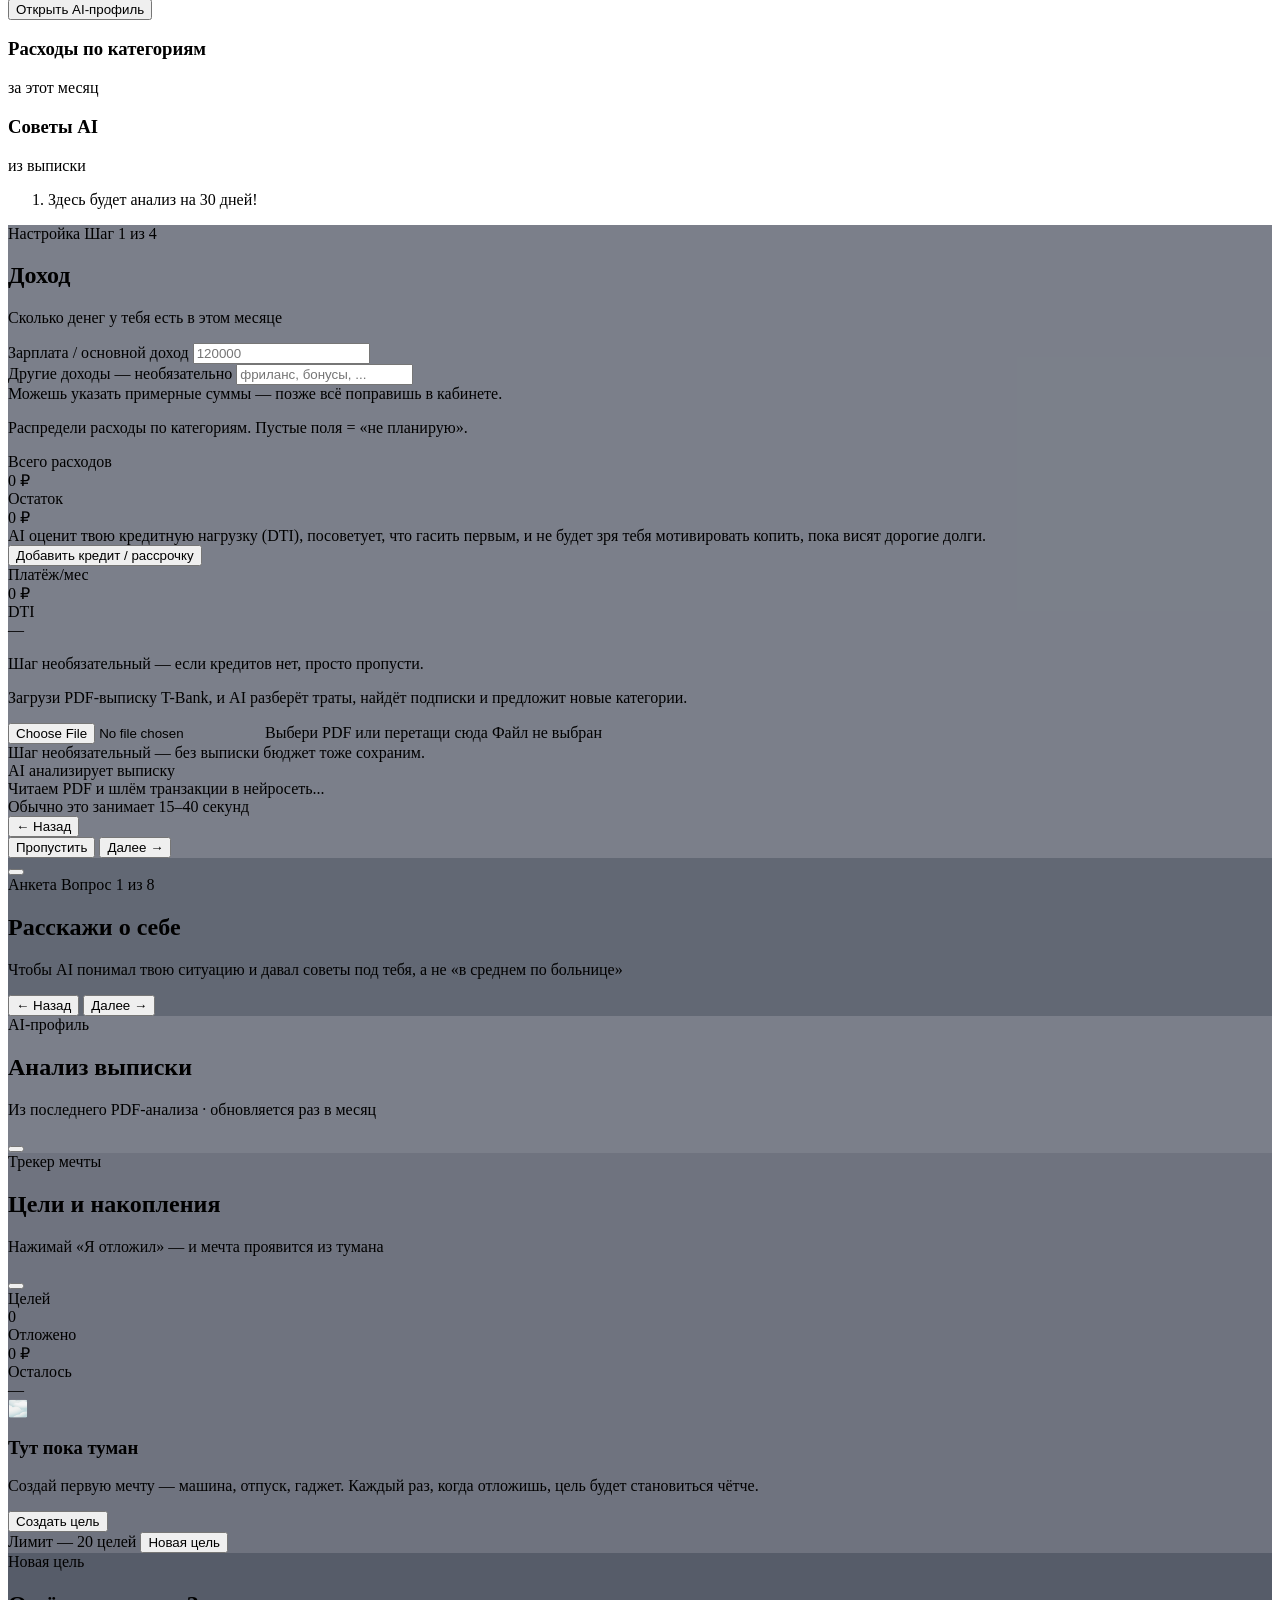
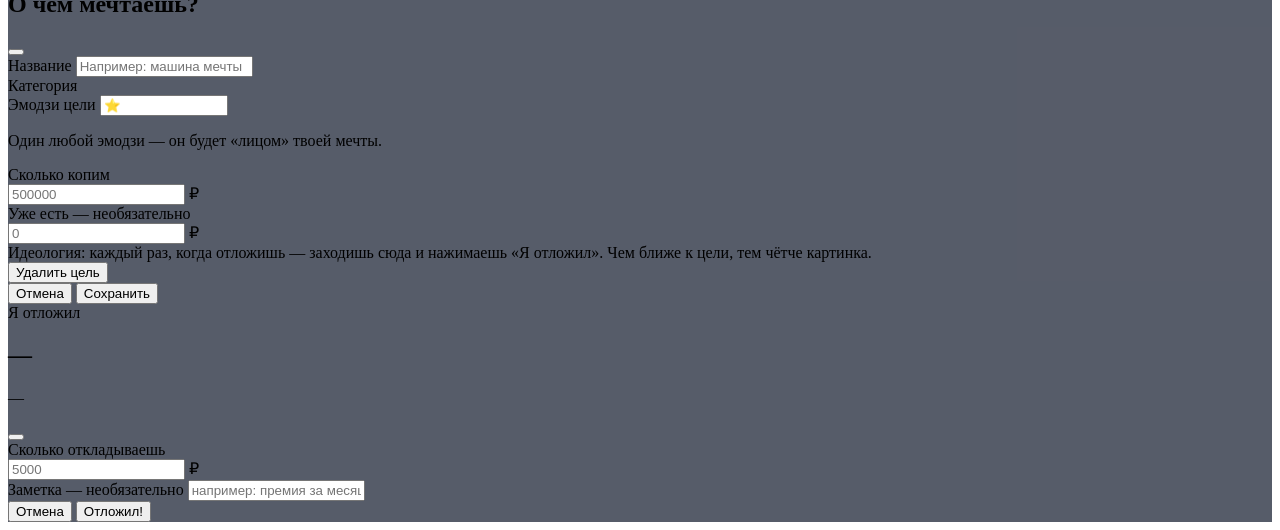
==== commit 109333cd: "Add goals, credits, user survey & AI templates Introduce goals, credits and user-survey features plu" ====
--- a/cashCare/src/main/resources/templates/dashboard.html
+++ b/cashCare/src/main/resources/templates/dashboard.html
@@ -18,14 +18,44 @@
             }
         };
     </script>
-    <link rel="stylesheet" href="/css/dashboard.css?v=12">
-    <script src="/js/sdkClient.js?v=6" defer></script>
+    <link rel="stylesheet" href="/css/dashboard.css?v=29">
+    <script src="https://unpkg.com/lucide@latest/dist/umd/lucide.min.js" defer></script>
+    <script src="/js/sdkClient.js?v=8" defer></script>
     <script src="/js/common.js" defer></script>
-    <script src="/js/aiAnalysisUi.js?v=4" defer></script>
-    <script src="/js/initModal.js?v=7" defer></script>
-    <script src="/js/dashboard.js?v=20" defer></script>
+    <script src="/js/aiAnalysisUi.js?v=5" defer></script>
+    <script src="/js/initModal.js?v=10" defer></script>
+    <script src="/js/surveyModal.js?v=3" defer></script>
+    <script src="/js/goalsModal.js?v=4" defer></script>
+    <script src="/js/dashboard.js?v=31" defer></script>
 </head>
 <body class="min-h-screen font-sans text-slate-900">
+
+<!-- Tailwind safelist для динамических градиентов карточек целей (не удалять) -->
+<div class="hidden"
+     data-tw-safelist="goal-gradients"
+     aria-hidden="true">
+    <span class="bg-gradient-to-br from-slate-500 to-slate-700"></span>
+    <span class="bg-gradient-to-br from-amber-400 to-orange-500"></span>
+    <span class="bg-gradient-to-br from-amber-500 to-rose-500"></span>
+    <span class="bg-gradient-to-br from-sky-400 to-cyan-500"></span>
+    <span class="bg-gradient-to-br from-indigo-400 to-violet-500"></span>
+    <span class="bg-gradient-to-br from-zinc-500 to-slate-700"></span>
+    <span class="bg-gradient-to-br from-pink-300 to-rose-400"></span>
+    <span class="bg-gradient-to-br from-pink-400 to-fuchsia-400"></span>
+    <span class="bg-gradient-to-br from-emerald-500 to-teal-600"></span>
+    <span class="bg-gradient-to-br from-emerald-400 to-green-500"></span>
+    <span class="bg-gradient-to-br from-rose-400 to-red-500"></span>
+    <span class="bg-gradient-to-br from-rose-300 to-pink-400"></span>
+    <span class="bg-gradient-to-br from-orange-400 to-red-400"></span>
+    <span class="bg-gradient-to-br from-violet-400 to-fuchsia-500"></span>
+    <span class="bg-gradient-to-br from-amber-300 to-orange-400"></span>
+    <span class="bg-gradient-to-br from-teal-400 to-cyan-500"></span>
+    <span class="bg-gradient-to-br from-emerald-500 to-cyan-500"></span>
+    <span class="bg-gradient-to-br from-fuchsia-400 to-pink-500"></span>
+    <span class="bg-gradient-to-br from-amber-400 to-yellow-500"></span>
+    <span class="bg-gradient-to-br from-indigo-400 to-purple-500"></span>
+    <span class="bg-gradient-to-br from-slate-400 to-slate-600"></span>
+</div>
 
 <div class="relative min-h-screen px-4 py-5 lg:px-6">
     <div class="dashboard-grid mx-auto grid w-full max-w-[1200px] gap-5 lg:grid-cols-[260px_minmax(0,1fr)]">
@@ -47,6 +77,19 @@
                 <div class="text-[10px] font-bold uppercase tracking-wider text-slate-500">Профиль</div>
                 <div id="profile-name" class="mt-1 truncate text-sm font-extrabold">—</div>
                 <div id="profile-email" class="truncate text-xs text-slate-500">—</div>
+                <button id="edit-survey-btn" type="button" class="sidebar-edit-survey mt-3 w-full inline-flex items-center justify-center gap-1.5 rounded-lg border border-indigo-200 bg-indigo-50 px-2.5 py-1.5 text-[11px] font-bold text-indigo-700 transition hover:bg-indigo-100 hover:border-indigo-300">
+                    <i data-lucide="clipboard-pen" class="lc lc-xs"></i>
+                    <span>Изменить анкету</span>
+                </button>
+                <button id="manage-credits-btn" type="button" class="sidebar-edit-survey mt-2 w-full inline-flex items-center justify-center gap-1.5 rounded-lg border border-indigo-200 bg-white/60 px-2.5 py-1.5 text-[11px] font-bold text-indigo-700 transition hover:bg-indigo-50 hover:border-indigo-300">
+                    <i data-lucide="landmark" class="lc lc-xs"></i>
+                    <span>Кредиты и рассрочки</span>
+                </button>
+                <button id="open-goals-btn" type="button" class="sidebar-edit-survey mt-2 w-full inline-flex items-center justify-center gap-1.5 rounded-lg border border-fuchsia-200 bg-gradient-to-r from-fuchsia-50 to-violet-50 px-2.5 py-1.5 text-[11px] font-bold text-fuchsia-700 transition hover:from-fuchsia-100 hover:to-violet-100 hover:border-fuchsia-300">
+                    <i data-lucide="target" class="lc lc-xs"></i>
+                    <span>Трекер мечты</span>
+                    <span id="sidebar-goals-count" class="hidden inline-flex h-4 min-w-4 items-center justify-center rounded-full bg-fuchsia-500 px-1 text-[9px] font-extrabold text-white">0</span>
+                </button>
             </div>
 
             <div class="sidebar-logout mt-auto pt-2">
@@ -63,22 +106,73 @@
             <div class="dash-header flex flex-wrap items-start justify-between gap-3">
                 <div class="min-w-0">
                     <h1 class="text-2xl font-extrabold tracking-tight">Статус</h1>
-                    <p class="text-sm text-slate-600">бюджет месяца и AI-анализ выписки</p>
+                    <p id="dash-subtitle" class="text-sm text-slate-600">бюджет месяца и AI-анализ выписки</p>
                 </div>
                 <div class="dash-header-actions flex gap-2">
-                    <button id="reupload-pdf-btn" type="button" class="btn-primary rounded-xl px-4 py-2 text-sm font-semibold transition">
-                        ↻ Обновить AI
+                    <button id="reupload-pdf-btn" type="button" class="btn-primary rounded-xl px-4 py-2 text-sm font-semibold transition inline-flex items-center gap-1.5">
+                        <i data-lucide="refresh-cw" class="lc lc-sm"></i>
+                        <span id="reupload-pdf-btn-label">Обновить AI</span>
                     </button>
                 </div>
             </div>
 
             <div id="profile-alert" class="alert alert-error"></div>
+
+            <!-- ai status banner -->
+            <section id="ai-status-banner" class="ai-status hidden">
+                <div class="ai-status-left">
+                    <div class="ai-status-month">
+                        <span class="ai-status-emoji">
+                            <i id="ai-status-icon" data-lucide="calendar" class="lc lc-lg"></i>
+                        </span>
+                        <div class="min-w-0">
+                            <div id="ai-status-title" class="ai-status-title">—</div>
+                            <div id="ai-status-meta" class="ai-status-meta">—</div>
+                        </div>
+                    </div>
+                </div>
+                <div class="ai-status-right">
+                    <div id="ai-status-cta" class="ai-status-cta">—</div>
+                </div>
+            </section>
+
+            <!-- pdf onboarding (виден только если AI-анализа ещё не было) -->
+            <section id="pdf-onboard-card" class="hidden glass rounded-3xl p-5">
+                <div class="flex items-start gap-3 mb-3">
+                    <div class="pdf-onboard-icon">
+                        <i data-lucide="file-up" class="lc lc-lg"></i>
+                    </div>
+                    <div class="min-w-0 flex-1">
+                        <h3 class="text-sm font-extrabold">Залей выписку Т-Банк PDF</h3>
+                        <p class="text-xs text-slate-600 mt-0.5 leading-relaxed">
+                            AI разберёт реальные траты, найдёт подписки и определит финансовый тип. Без выписки — только план месяца.
+                        </p>
+                    </div>
+                </div>
+
+                <label id="pdf-onboard-drop" for="pdf-onboard-input" class="pdf-onboard-drop">
+                    <input id="pdf-onboard-input" type="file" accept="application/pdf,.pdf" class="hidden">
+                    <div class="pdf-onboard-drop-inner">
+                        <i data-lucide="upload-cloud" class="lc lc-lg"></i>
+                        <div>
+                            <div id="pdf-onboard-label" class="text-sm font-bold">Выбрать PDF или перетащи сюда</div>
+                            <div class="text-[11px] text-slate-500 mt-0.5">До 10 МБ · только Т-Банк</div>
+                        </div>
+                    </div>
+                </label>
+
+                <div id="pdf-onboard-progress" class="hidden mt-3 text-xs text-indigo-700 font-semibold flex items-center gap-2">
+                    <i data-lucide="loader-2" class="lc lc-sm pdf-onboard-spin"></i>
+                    <span id="pdf-onboard-progress-text">AI анализирует выписку...</span>
+                </div>
+                <div id="pdf-onboard-error" class="hidden mt-3 text-xs text-rose-700 font-semibold"></div>
+            </section>
 
             <!-- balance card -->
             <section class="glass rounded-3xl p-6">
                 <div class="flex items-start justify-between gap-4">
                     <div class="min-w-0">
-                        <div class="text-xs font-semibold uppercase tracking-wider text-slate-500">Баланс за месяц</div>
+                        <div class="text-xs font-semibold uppercase tracking-wider text-slate-500">Баланс на <span id="balance-month-label">—</span></div>
                         <div id="balance-amount" class="mt-1 text-4xl font-extrabold tracking-tight">— ₽</div>
                     </div>
                     <div class="flex flex-col items-end gap-2">
@@ -98,9 +192,9 @@
             </section>
 
             <!-- 2 cards: top categories + moneymood -->
-            <div class="grid gap-5 md:grid-cols-2">
+            <div class="grid gap-5 lg:grid-cols-2">
                 <section class="glass rounded-3xl p-5">
-                    <div class="text-xs font-bold uppercase tracking-wider text-slate-500">Топ категории</div>
+                    <div class="text-xs font-bold uppercase tracking-wider text-slate-500">Топ категории на основе анализированных данных нейронкой</div>
                     <h2 id="top-cat-name" class="mt-1 text-2xl font-extrabold tracking-tight">—</h2>
                     <p class="text-xs text-slate-500">что сильнее всего влияет сейчас</p>
 
@@ -156,8 +250,14 @@
                     <div id="dist-row-free" class="dist-row">
                         <div class="dist-dot dist-dot-free"></div>
                         <div class="min-w-0 flex-1">
-                            <div class="dist-row-label">Свободно</div>
-                            <div class="dist-row-meta" title="буфер на спонтанные траты, ~2% дохода"><span id="dist-free-pct">0%</span> · <span id="dist-free-amount">0 ₽</span></div>
+                            <div class="dist-row-label flex items-center gap-1.5">
+                                Свободно
+                                <span id="dist-free-ai-badge" class="hidden ai-pocket-badge">
+                                    <i data-lucide="sparkles" class="lc lc-xs"></i>AI
+                                </span>
+                            </div>
+                            <div class="dist-row-meta"><span id="dist-free-pct">0%</span> · <span id="dist-free-amount">0 ₽</span></div>
+                            <div id="dist-free-reason" class="hidden mt-1 text-[11px] leading-snug text-slate-500"></div>
                         </div>
                     </div>
                 </div>
@@ -167,14 +267,49 @@
                 </p>
             </section>
 
+            <!-- ───── Goal teaser (виден на главной) ───── -->
+            <section id="goal-teaser" class="goal-teaser hidden glass rounded-3xl p-5">
+                <div class="flex items-center justify-between gap-3 mb-3">
+                    <div>
+                        <div class="text-xs font-bold uppercase tracking-wider text-fuchsia-600">Трекер мечты</div>
+                        <h3 id="goal-teaser-title" class="text-lg font-extrabold tracking-tight">—</h3>
+                    </div>
+                    <button id="goal-teaser-open" type="button" class="rounded-xl border border-fuchsia-200 bg-fuchsia-50 px-3 py-1.5 text-xs font-bold text-fuchsia-700 transition hover:bg-fuchsia-100">
+                        Все цели →
+                    </button>
+                </div>
+
+                <div id="goal-teaser-empty" class="hidden rounded-2xl border-2 border-dashed border-fuchsia-200 bg-fuchsia-50/40 p-5 text-center">
+                    <div class="text-3xl mb-2">🎯</div>
+                    <div class="text-sm font-extrabold mb-1">Поставь первую мечту</div>
+                    <p class="text-xs text-slate-600 mb-3">Машина, отпуск, переезд, гаджет — что угодно. Карточка будет проявляться из тумана по мере того, как ты откладываешь.</p>
+                    <button id="goal-teaser-add" type="button" class="rounded-xl bg-gradient-to-r from-fuchsia-500 to-violet-500 px-4 py-2 text-xs font-extrabold text-white shadow-md transition hover:shadow-lg">
+                        Создать цель
+                    </button>
+                </div>
+
+                <div id="goal-teaser-hint" class="goal-teaser-hint hidden"></div>
+                <div id="goal-teaser-card-host"></div>
+            </section>
+
             <!-- bottom: budget editor + health -->
-            <div class="grid gap-5 md:grid-cols-2">
+            <div class="grid gap-5 lg:grid-cols-2">
                 <section class="glass rounded-3xl p-5">
                     <div class="mb-1 flex items-center justify-between">
                         <h3 class="text-sm font-bold">Бюджет месяца</h3>
                         <button type="button" id="add-category-btn" class="btn-ghost rounded-lg px-3 py-1.5 text-xs font-bold transition">+ Добавить</button>
                     </div>
                     <p class="text-xs text-slate-500">Раз в месяц закидываешь абстрактные суммы — например, «квартирка 25к».</p>
+
+                    <div id="budget-lock-banner" class="hidden mt-3 rounded-2xl border border-indigo-200 bg-indigo-50/70 px-4 py-3">
+                        <div class="flex items-start gap-2.5">
+                            <i data-lucide="lock" class="lc lc-md text-indigo-700 mt-0.5 flex-shrink-0"></i>
+                            <div class="min-w-0 flex-1">
+                                <div class="text-xs font-extrabold text-indigo-900">Бюджет заморожен на месяц</div>
+                                <div id="budget-lock-text" class="mt-0.5 text-xs leading-relaxed text-indigo-700">—</div>
+                            </div>
+                        </div>
+                    </div>
 
                     <div class="budget-row budget-income mt-4">
                         <div>
@@ -222,18 +357,16 @@
 
                 <section class="glass rounded-3xl p-5 max-h-64">
                     <h3 class="text-sm font-bold">Финансовое здоровье</h3>
-                    <div class="mt-3 grid grid-cols-2 gap-3">
-                        <div class="glass-soft rounded-2xl p-3">
-                            <div class="text-[10px] font-bold uppercase tracking-wider text-slate-500">Рейтинг</div>
-                            <div id="rating-label" class="mt-1 text-base font-extrabold leading-tight">—</div>
-                            <div id="rating-position" class="mt-0.5 text-[11px] font-semibold text-slate-500">— из —</div>
-                        </div>
-                        <div class="glass-soft rounded-2xl p-3">
-                            <div class="text-[10px] font-bold uppercase tracking-wider text-slate-500">Подписки</div>
-                            <div id="health-subs" class="mt-1 text-lg font-extrabold">—</div>
-                        </div>
+                    <div class="mt-3 glass-soft rounded-2xl p-3">
+                        <div class="text-[10px] font-bold uppercase tracking-wider text-slate-500">Рейтинг</div>
+                        <div id="rating-label" class="mt-1 text-base font-extrabold leading-tight">—</div>
+                        <div id="rating-position" class="mt-0.5 text-[11px] font-semibold text-slate-500">— из —</div>
                     </div>
                     <p id="rating-tip" class="mt-3 text-xs leading-relaxed text-slate-600">Заполни доход и категории — увидишь, как ты держишься среди других.</p>
+                    <button id="open-ai-detail-btn" type="button" class="hidden mt-3 w-full inline-flex items-center justify-center gap-1.5 rounded-xl bg-gradient-to-r from-indigo-500 to-fuchsia-500 px-3 py-2 text-xs font-extrabold text-white shadow-md transition hover:shadow-lg">
+                        <i data-lucide="sparkles" class="lc lc-sm"></i>
+                        Открыть AI-профиль
+                    </button>
                 </section>
             </div>
 
@@ -251,7 +384,7 @@
                     <span id="tips-meta" class="text-xs text-slate-500">из выписки</span>
                 </div>
                 <ol id="tips-list" class="mt-3 space-y-2 text-sm leading-relaxed text-slate-700">
-                    <li class="text-xs text-slate-500">Загрузи PDF-выписку — AI выделит, где можно сэкономить.</li>
+                    <li class="text-xs text-slate-500">Здесь будет анализ на 30 дней!</li>
                 </ol>
             </section>
         </main>
@@ -273,13 +406,14 @@
                     <span class="h-1.5 w-1.5 rounded-full bg-emerald-500"></span>
                     Настройка
                 </span>
-                <span id="init-step-counter" class="text-xs font-semibold text-slate-500">Шаг 1 из 3</span>
+                <span id="init-step-counter" class="text-xs font-semibold text-slate-500">Шаг 1 из 4</span>
             </div>
 
             <div class="mt-3 flex gap-1.5">
                 <div class="step-dot active" data-step="1"></div>
                 <div class="step-dot" data-step="2"></div>
                 <div class="step-dot" data-step="3"></div>
+                <div class="step-dot" data-step="4"></div>
             </div>
 
             <h2 id="init-modal-title" class="mt-4 text-xl font-extrabold tracking-tight">Доход</h2>
@@ -287,7 +421,7 @@
         </div>
 
         <!-- body -->
-        <form id="init-form" class="flex flex-1 flex-col overflow-hidden">
+        <form id="init-form" novalidate class="flex flex-1 flex-col overflow-hidden">
             <div class="flex-1 overflow-y-auto px-6 py-5">
 
             <!-- STEP 1: Доход -->
@@ -301,8 +435,9 @@
                     <input id="others-input" type="text" placeholder="фриланс, бонусы, ..." class="init-input">
                 </div>
 
-                <div class="rounded-2xl bg-emerald-50/70 p-4 text-xs leading-relaxed text-emerald-900">
-                    💡 Можешь указать примерные суммы — позже всё поправишь в кабинете.
+                <div class="rounded-2xl bg-emerald-50/70 p-4 text-xs leading-relaxed text-emerald-900 flex items-start gap-2">
+                    <i data-lucide="lightbulb" class="lc lc-sm flex-shrink-0 mt-0.5"></i>
+                    <span>Можешь указать примерные суммы — позже всё поправишь в кабинете.</span>
                 </div>
             </div>
 
@@ -323,15 +458,43 @@
                 </div>
             </div>
 
-            <!-- STEP 3: PDF + AI -->
-            <div id="init-step-3" class="init-step-panel hidden space-y-4">
+            <!-- STEP 3: Кредиты и рассрочки -->
+            <div id="init-step-3" class="init-step-panel hidden space-y-3">
+                <div class="rounded-2xl bg-indigo-50/70 p-3 text-xs leading-relaxed text-indigo-900 flex items-start gap-2">
+                    <i data-lucide="landmark" class="lc lc-sm flex-shrink-0 mt-0.5"></i>
+                    <span>AI оценит твою кредитную нагрузку (DTI), посоветует, что гасить первым, и не будет зря тебя мотивировать копить, пока висят дорогие долги.</span>
+                </div>
+
+                <div id="credits-container" class="space-y-2 max-h-[340px] overflow-y-auto pr-1"></div>
+
+                <button type="button" id="add-credit-btn" class="w-full inline-flex items-center justify-center gap-1.5 rounded-xl border-2 border-dashed border-indigo-300 bg-indigo-50/50 py-2.5 text-xs font-bold text-indigo-700 transition hover:bg-indigo-100">
+                    <i data-lucide="plus" class="lc lc-sm"></i>
+                    Добавить кредит / рассрочку
+                </button>
+
+                <div class="grid grid-cols-2 gap-3 rounded-2xl bg-slate-50 p-4 text-xs">
+                    <div>
+                        <div class="text-[10px] font-bold uppercase tracking-wider text-slate-500">Платёж/мес</div>
+                        <div id="credits-total-monthly" class="mt-1 text-base font-extrabold text-slate-900">0 ₽</div>
+                    </div>
+                    <div>
+                        <div class="text-[10px] font-bold uppercase tracking-wider text-slate-500">DTI</div>
+                        <div id="credits-dti" class="mt-1 text-base font-extrabold text-slate-900">—</div>
+                    </div>
+                </div>
+
+                <p class="text-[11px] text-slate-500">Шаг необязательный — если кредитов нет, просто пропусти.</p>
+            </div>
+
+            <!-- STEP 4: PDF + AI -->
+            <div id="init-step-4" class="init-step-panel hidden space-y-4">
                 <p class="text-sm leading-relaxed text-slate-600">
                     Загрузи PDF-выписку T-Bank, и AI разберёт траты, найдёт подписки и предложит новые категории.
                 </p>
 
                 <label class="file-drop-zone" for="statement-input">
                     <input id="statement-input" type="file" accept="application/pdf,.pdf">
-                    <span class="text-2xl">📄</span>
+                    <i data-lucide="file-up" class="lc lc-xl text-slate-500"></i>
                     <span class="text-sm font-bold">Выбери PDF или перетащи сюда</span>
                     <span id="statement-file-name" class="text-xs text-slate-500">Файл не выбран</span>
                 </label>
@@ -375,5 +538,245 @@
     </div>
 </div>
 
+<!-- ─────────────────────────  SURVEY MODAL  ───────────────────────── -->
+<div id="survey-modal" class="init-modal-overlay fixed inset-0 z-[60] items-center justify-center p-4 backdrop-blur-md" style="background: rgba(15, 23, 42, 0.65);" aria-hidden="true">
+    <div class="relative flex max-h-[92vh] w-full max-w-[640px] flex-col overflow-hidden rounded-3xl bg-white shadow-2xl transition-all">
+        <button type="button" id="survey-close-btn" class="survey-close hidden" aria-label="Закрыть">
+            <i data-lucide="x" class="lc lc-md"></i>
+        </button>
+        <div class="flex-shrink-0 border-b border-slate-100 px-6 pb-4 pt-6">
+            <div class="flex items-center justify-between mt-8">
+                <span class="inline-flex items-center gap-1.5 rounded-full bg-indigo-50 px-3 py-1 text-[10px] font-bold uppercase tracking-wider text-indigo-700">
+                    <span class="h-1.5 w-1.5 rounded-full bg-indigo-500"></span>
+                    Анкета
+                </span>
+                <span id="survey-step-counter" class="text-xs font-semibold text-slate-500">Вопрос 1 из 8</span>
+            </div>
+            <div id="survey-progress" class="mt-3 h-1.5 overflow-hidden rounded-full bg-slate-100">
+                <div id="survey-progress-fill" class="h-full bg-gradient-to-r from-indigo-400 to-indigo-600 transition-all duration-300" style="width: 12.5%"></div>
+            </div>
+            <h2 id="survey-title" class="mt-4 text-xl font-extrabold tracking-tight">Расскажи о себе</h2>
+            <p id="survey-subtitle" class="mt-1 text-sm text-slate-600">Чтобы AI понимал твою ситуацию и давал советы под тебя, а не «в среднем по больнице»</p>
+        </div>
+
+        <form id="survey-form" class="flex flex-1 flex-col overflow-hidden">
+            <div id="survey-body" class="flex-1 overflow-y-auto px-6 py-5 space-y-3"></div>
+
+            <div id="survey-alert" class="alert mx-6"></div>
+
+            <div class="flex flex-shrink-0 items-center justify-between border-t border-slate-100 bg-white px-6 py-4">
+                <button type="button" id="survey-back-btn" class="invisible text-sm font-semibold text-slate-500 transition hover:text-slate-900">
+                    ← Назад
+                </button>
+                <button type="submit" id="survey-next-btn" class="rounded-xl bg-indigo-500 px-5 py-2.5 text-sm font-bold text-white shadow-lg shadow-indigo-500/30 transition hover:bg-indigo-600 active:scale-[0.99] disabled:cursor-not-allowed disabled:opacity-50">
+                    Далее →
+                </button>
+            </div>
+        </form>
+    </div>
+</div>
+
+<!-- ───── AI Profile Detail Modal ───── -->
+<div id="ai-detail-modal" class="init-modal-overlay fixed inset-0 z-[55] items-center justify-center p-4 backdrop-blur-md" style="background: rgba(15, 23, 42, 0.55);" aria-hidden="true">
+    <div class="relative flex max-h-[92vh] w-full max-w-[640px] flex-col overflow-hidden rounded-3xl bg-white shadow-2xl">
+        <div class="flex flex-shrink-0 items-center justify-between border-b border-slate-100 px-6 py-4">
+            <div>
+                <span class="inline-flex items-center gap-1.5 rounded-full bg-indigo-50 px-3 py-1 text-[10px] font-bold uppercase tracking-wider text-indigo-700">
+                    <i data-lucide="sparkles" class="lc lc-xs"></i>
+                    AI-профиль
+                </span>
+                <h2 class="mt-2 text-xl font-extrabold tracking-tight">Анализ выписки</h2>
+                <p class="text-xs text-slate-500">Из последнего PDF-анализа · обновляется раз в месяц</p>
+            </div>
+            <button type="button" id="ai-detail-close-btn" class="grid h-9 w-9 place-items-center rounded-full text-slate-500 transition hover:bg-slate-100 hover:text-slate-900">
+                <i data-lucide="x" class="lc lc-md"></i>
+            </button>
+        </div>
+        <div id="ai-detail-content" class="flex-1 overflow-y-auto px-6 py-5"></div>
+    </div>
+</div>
+
+<!-- ───── Goals Tab Modal (full list of dreams) ───── -->
+<div id="goals-modal" class="init-modal-overlay fixed inset-0 z-[55] items-center justify-center p-4 backdrop-blur-md" style="background: rgba(15, 23, 42, 0.6);" aria-hidden="true">
+    <div class="relative flex max-h-[92vh] w-full max-w-[920px] flex-col overflow-hidden rounded-3xl bg-white shadow-2xl">
+        <div class="flex flex-shrink-0 items-center justify-between border-b border-slate-100 px-6 py-4">
+            <div class="min-w-0">
+                <span class="inline-flex items-center gap-1.5 rounded-full bg-fuchsia-50 px-3 py-1 text-[10px] font-bold uppercase tracking-wider text-fuchsia-700">
+                    <i data-lucide="target" class="lc lc-xs"></i>
+                    Трекер мечты
+                </span>
+                <h2 class="mt-2 text-xl font-extrabold tracking-tight">Цели и накопления</h2>
+                <p class="text-xs text-slate-500">Нажимай «Я отложил» — и мечта проявится из тумана</p>
+            </div>
+            <button type="button" id="goals-close-btn" class="grid h-9 w-9 place-items-center rounded-full text-slate-500 transition hover:bg-slate-100 hover:text-slate-900">
+                <i data-lucide="x" class="lc lc-md"></i>
+            </button>
+        </div>
+
+        <div class="flex-1 overflow-y-auto px-6 py-5">
+            <!-- summary strip -->
+            <div id="goals-summary" class="mb-4 grid grid-cols-3 gap-3 rounded-2xl bg-gradient-to-r from-fuchsia-50 to-violet-50 p-4 text-xs">
+                <div>
+                    <div class="text-[10px] font-bold uppercase tracking-wider text-fuchsia-700">Целей</div>
+                    <div id="goals-stat-count" class="mt-0.5 text-base font-extrabold text-fuchsia-900">0</div>
+                </div>
+                <div>
+                    <div class="text-[10px] font-bold uppercase tracking-wider text-fuchsia-700">Отложено</div>
+                    <div id="goals-stat-saved" class="mt-0.5 text-base font-extrabold text-fuchsia-900">0 ₽</div>
+                </div>
+                <div>
+                    <div class="text-[10px] font-bold uppercase tracking-wider text-fuchsia-700">Осталось</div>
+                    <div id="goals-stat-remaining" class="mt-0.5 text-base font-extrabold text-fuchsia-900">—</div>
+                </div>
+            </div>
+
+            <!-- empty state -->
+            <div id="goals-empty" class="hidden rounded-3xl border-2 border-dashed border-fuchsia-200 bg-fuchsia-50/40 p-8 text-center">
+                <div class="text-5xl mb-3">🌫️</div>
+                <h3 class="text-lg font-extrabold mb-1">Тут пока туман</h3>
+                <p class="text-sm text-slate-600 mb-4 max-w-sm mx-auto">Создай первую мечту — машина, отпуск, гаджет. Каждый раз, когда отложишь, цель будет становиться чётче.</p>
+                <button id="goals-empty-add-btn" type="button" class="rounded-xl bg-gradient-to-r from-fuchsia-500 to-violet-500 px-5 py-2.5 text-sm font-extrabold text-white shadow-lg transition hover:shadow-xl">
+                    Создать цель
+                </button>
+            </div>
+
+            <!-- goals grid -->
+            <div id="goals-grid" class="goals-grid"></div>
+        </div>
+
+        <!-- footer with add btn -->
+        <div class="flex flex-shrink-0 items-center justify-between border-t border-slate-100 bg-white px-6 py-3">
+            <span id="goals-footer-hint" class="text-[11px] text-slate-500">Лимит — 20 целей</span>
+            <button id="goals-add-btn" type="button" class="rounded-xl bg-gradient-to-r from-fuchsia-500 to-violet-500 px-4 py-2 text-sm font-bold text-white shadow-md transition hover:shadow-lg inline-flex items-center gap-1.5">
+                <i data-lucide="plus" class="lc lc-sm"></i>
+                Новая цель
+            </button>
+        </div>
+    </div>
+</div>
+
+<!-- ───── Goal Edit Modal (create / edit) ───── -->
+<div id="goal-edit-modal" class="init-modal-overlay fixed inset-0 z-[60] items-center justify-center p-4 backdrop-blur-md" style="background: rgba(15, 23, 42, 0.7);" aria-hidden="true">
+    <div class="relative flex max-h-[92vh] w-full max-w-[560px] flex-col overflow-hidden rounded-3xl bg-white shadow-2xl">
+        <div class="flex flex-shrink-0 items-center justify-between border-b border-slate-100 px-6 py-4">
+            <div>
+                <span class="inline-flex items-center gap-1.5 rounded-full bg-fuchsia-50 px-3 py-1 text-[10px] font-bold uppercase tracking-wider text-fuchsia-700">
+                    <i data-lucide="sparkles" class="lc lc-xs"></i>
+                    <span id="goal-edit-badge">Новая цель</span>
+                </span>
+                <h2 id="goal-edit-title" class="mt-2 text-xl font-extrabold tracking-tight">О чём мечтаешь?</h2>
+            </div>
+            <button type="button" id="goal-edit-close-btn" class="grid h-9 w-9 place-items-center rounded-full text-slate-500 transition hover:bg-slate-100 hover:text-slate-900">
+                <i data-lucide="x" class="lc lc-md"></i>
+            </button>
+        </div>
+
+        <form id="goal-edit-form" class="flex flex-1 flex-col overflow-hidden" novalidate>
+            <div class="flex-1 overflow-y-auto px-6 py-5 space-y-4">
+                <div>
+                    <label class="mb-1.5 block text-xs font-semibold uppercase tracking-wide text-slate-500">Название</label>
+                    <input id="goal-input-title" type="text" maxlength="80" placeholder="Например: машина мечты" class="init-input">
+                </div>
+
+                <div>
+                    <label class="mb-2 block text-xs font-semibold uppercase tracking-wide text-slate-500">Категория</label>
+                    <div id="goal-category-grid" class="goal-cat-grid"></div>
+                </div>
+
+                <div id="goal-custom-emoji-row" class="hidden">
+                    <label class="mb-1.5 block text-xs font-semibold uppercase tracking-wide text-slate-500">Эмодзи цели</label>
+                    <input id="goal-input-emoji" type="text" maxlength="4" placeholder="⭐" class="init-input text-center text-2xl" style="max-width: 120px;">
+                    <p class="mt-1 text-[11px] text-slate-500">Один любой эмодзи — он будет «лицом» твоей мечты.</p>
+                </div>
+
+                <div class="grid grid-cols-2 gap-3">
+                    <div>
+                        <label class="mb-1.5 block text-xs font-semibold uppercase tracking-wide text-slate-500">Сколько копим</label>
+                        <div class="relative">
+                            <input id="goal-input-target" type="number" min="0" step="1000" placeholder="500000" class="init-input pr-8">
+                            <span class="absolute right-3 top-1/2 -translate-y-1/2 text-sm text-slate-400">₽</span>
+                        </div>
+                    </div>
+                    <div>
+                        <label class="mb-1.5 block text-xs font-semibold uppercase tracking-wide text-slate-500">Уже есть <span class="font-normal text-slate-400">— необязательно</span></label>
+                        <div class="relative">
+                            <input id="goal-input-saved" type="number" min="0" step="1000" placeholder="0" class="init-input pr-8">
+                            <span class="absolute right-3 top-1/2 -translate-y-1/2 text-sm text-slate-400">₽</span>
+                        </div>
+                    </div>
+                </div>
+
+                <div class="rounded-2xl bg-fuchsia-50/60 p-3 text-xs leading-relaxed text-fuchsia-900 flex items-start gap-2">
+                    <i data-lucide="info" class="lc lc-sm flex-shrink-0 mt-0.5"></i>
+                    <span>Идеология: каждый раз, когда отложишь — заходишь сюда и нажимаешь «Я отложил». Чем ближе к цели, тем чётче картинка.</span>
+                </div>
+
+                <div id="goal-edit-alert" class="alert"></div>
+            </div>
+
+            <div class="flex flex-shrink-0 items-center justify-between border-t border-slate-100 bg-white px-6 py-4">
+                <button type="button" id="goal-edit-delete-btn" class="hidden text-sm font-semibold text-rose-600 transition hover:text-rose-800 inline-flex items-center gap-1">
+                    <i data-lucide="trash-2" class="lc lc-sm"></i>
+                    Удалить цель
+                </button>
+                <div class="flex items-center gap-2 ml-auto">
+                    <button type="button" id="goal-edit-cancel-btn" class="text-sm font-semibold text-slate-500 transition hover:text-slate-900">Отмена</button>
+                    <button type="submit" id="goal-edit-submit-btn" class="rounded-xl bg-gradient-to-r from-fuchsia-500 to-violet-500 px-5 py-2.5 text-sm font-bold text-white shadow-lg transition hover:shadow-xl active:scale-[0.99]">
+                        Сохранить
+                    </button>
+                </div>
+            </div>
+        </form>
+    </div>
+</div>
+
+<!-- ───── Goal Contribute Modal («Я отложил») ───── -->
+<div id="goal-contribute-modal" class="init-modal-overlay fixed inset-0 z-[60] items-center justify-center p-4 backdrop-blur-md" style="background: rgba(15, 23, 42, 0.7);" aria-hidden="true">
+    <div class="relative flex w-full max-w-[420px] flex-col overflow-hidden rounded-3xl bg-white shadow-2xl">
+        <div class="flex items-center justify-between border-b border-slate-100 px-6 py-4">
+            <div>
+                <span class="inline-flex items-center gap-1.5 rounded-full bg-emerald-50 px-3 py-1 text-[10px] font-bold uppercase tracking-wider text-emerald-700">
+                    <i data-lucide="piggy-bank" class="lc lc-xs"></i>
+                    Я отложил
+                </span>
+                <h2 id="goal-contribute-title" class="mt-2 text-lg font-extrabold tracking-tight">—</h2>
+                <p id="goal-contribute-meta" class="text-xs text-slate-500">—</p>
+            </div>
+            <button type="button" id="goal-contribute-close-btn" class="grid h-9 w-9 place-items-center rounded-full text-slate-500 transition hover:bg-slate-100 hover:text-slate-900">
+                <i data-lucide="x" class="lc lc-md"></i>
+            </button>
+        </div>
+
+        <form id="goal-contribute-form" class="flex flex-col" novalidate>
+            <div class="px-6 py-5 space-y-4">
+                <div>
+                    <label class="mb-1.5 block text-xs font-semibold uppercase tracking-wide text-slate-500">Сколько откладываешь</label>
+                    <div class="relative">
+                        <input id="goal-contribute-amount" type="number" min="0" step="500" placeholder="5000" class="init-input pr-8 text-2xl font-extrabold">
+                        <span class="absolute right-3 top-1/2 -translate-y-1/2 text-base text-slate-400">₽</span>
+                    </div>
+                    <div id="goal-contribute-free-tip" class="hidden mt-2 inline-flex items-center gap-1.5 rounded-xl bg-fuchsia-50 px-3 py-2 text-[11px] leading-snug text-fuchsia-800"></div>
+                    <div id="goal-contribute-quick" class="mt-2 flex flex-wrap gap-1.5"></div>
+                </div>
+
+                <div>
+                    <label class="mb-1.5 block text-xs font-semibold uppercase tracking-wide text-slate-500">Заметка <span class="font-normal text-slate-400">— необязательно</span></label>
+                    <input id="goal-contribute-note" type="text" maxlength="200" placeholder="например: премия за месяц" class="init-input">
+                </div>
+
+                <div id="goal-contribute-alert" class="alert"></div>
+            </div>
+
+            <div class="flex items-center justify-between border-t border-slate-100 bg-white px-6 py-4">
+                <button type="button" id="goal-contribute-cancel-btn" class="text-sm font-semibold text-slate-500 transition hover:text-slate-900">Отмена</button>
+                <button type="submit" id="goal-contribute-submit-btn" class="rounded-xl bg-emerald-500 px-5 py-2.5 text-sm font-bold text-white shadow-lg shadow-emerald-500/30 transition hover:bg-emerald-600 active:scale-[0.99] inline-flex items-center gap-1.5">
+                    <i data-lucide="check" class="lc lc-sm"></i>
+                    Отложил!
+                </button>
+            </div>
+        </form>
+    </div>
+</div>
+
 </body>
 </html>
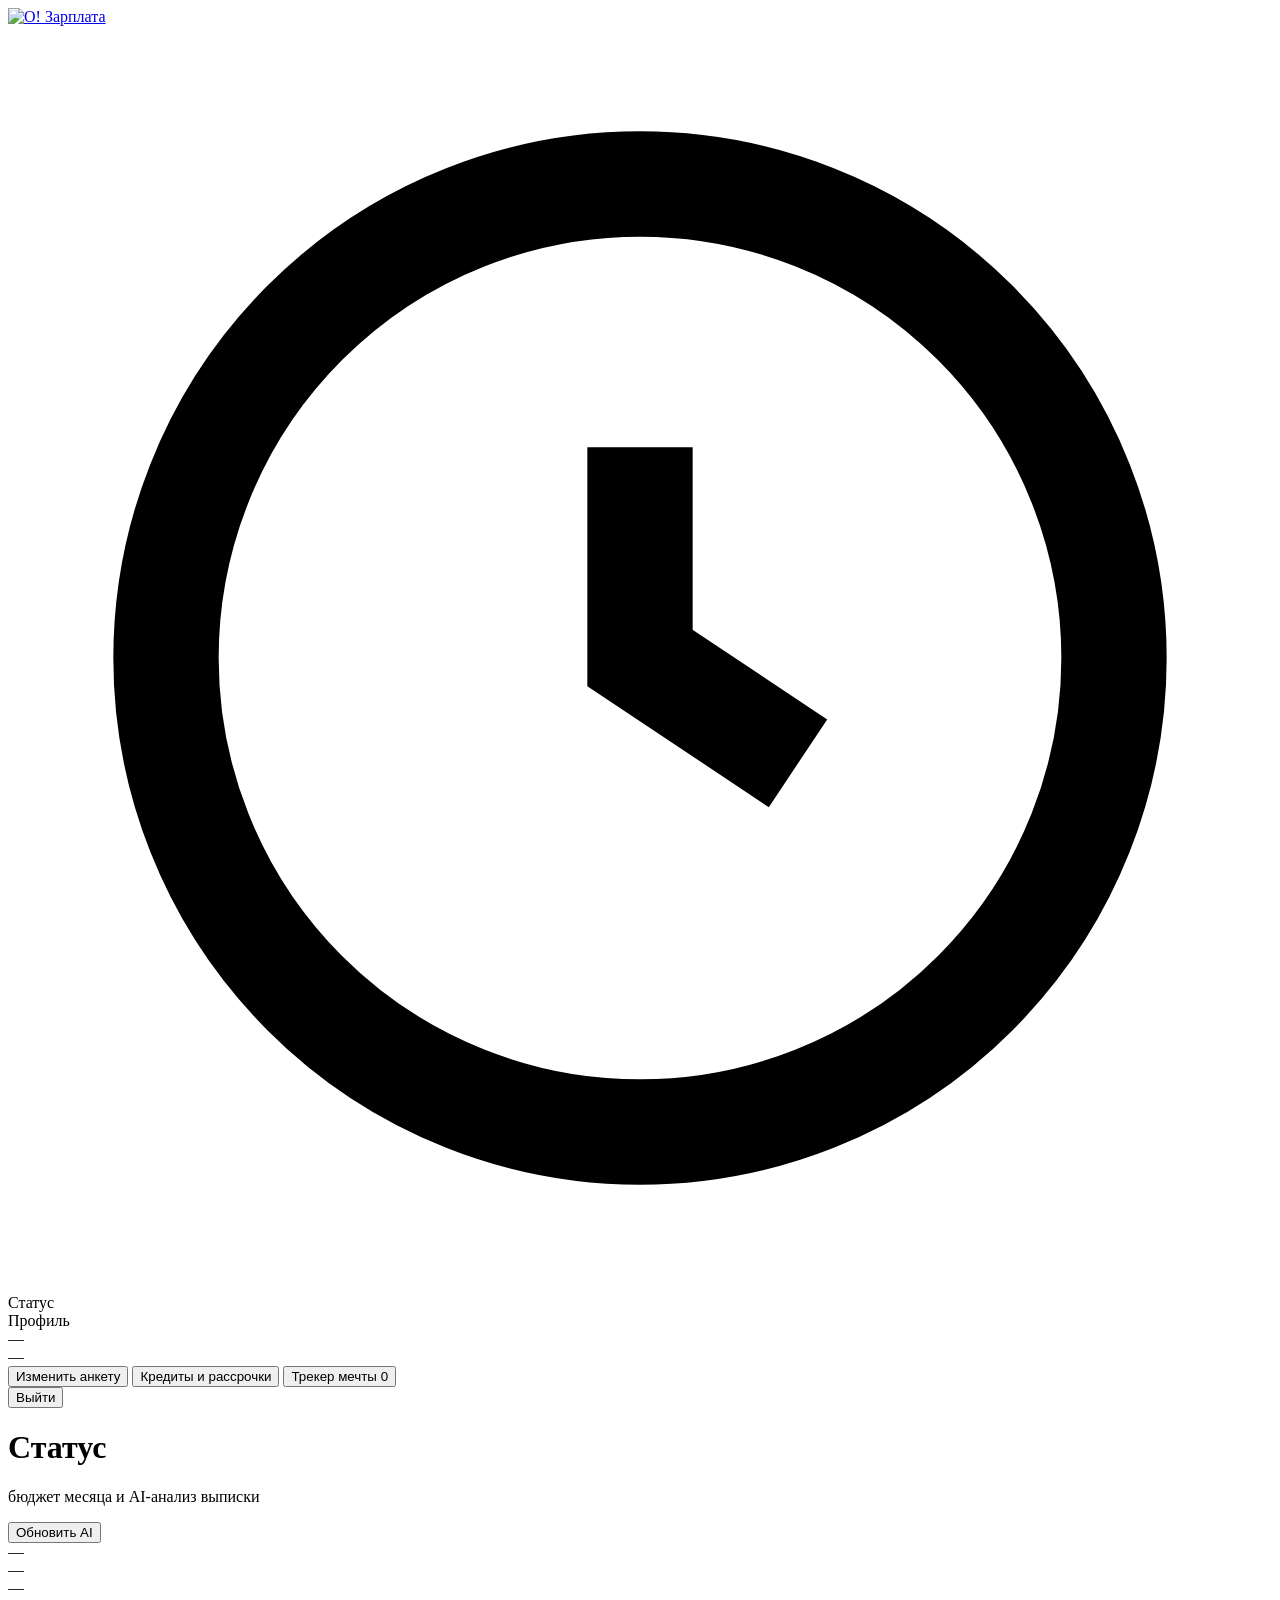
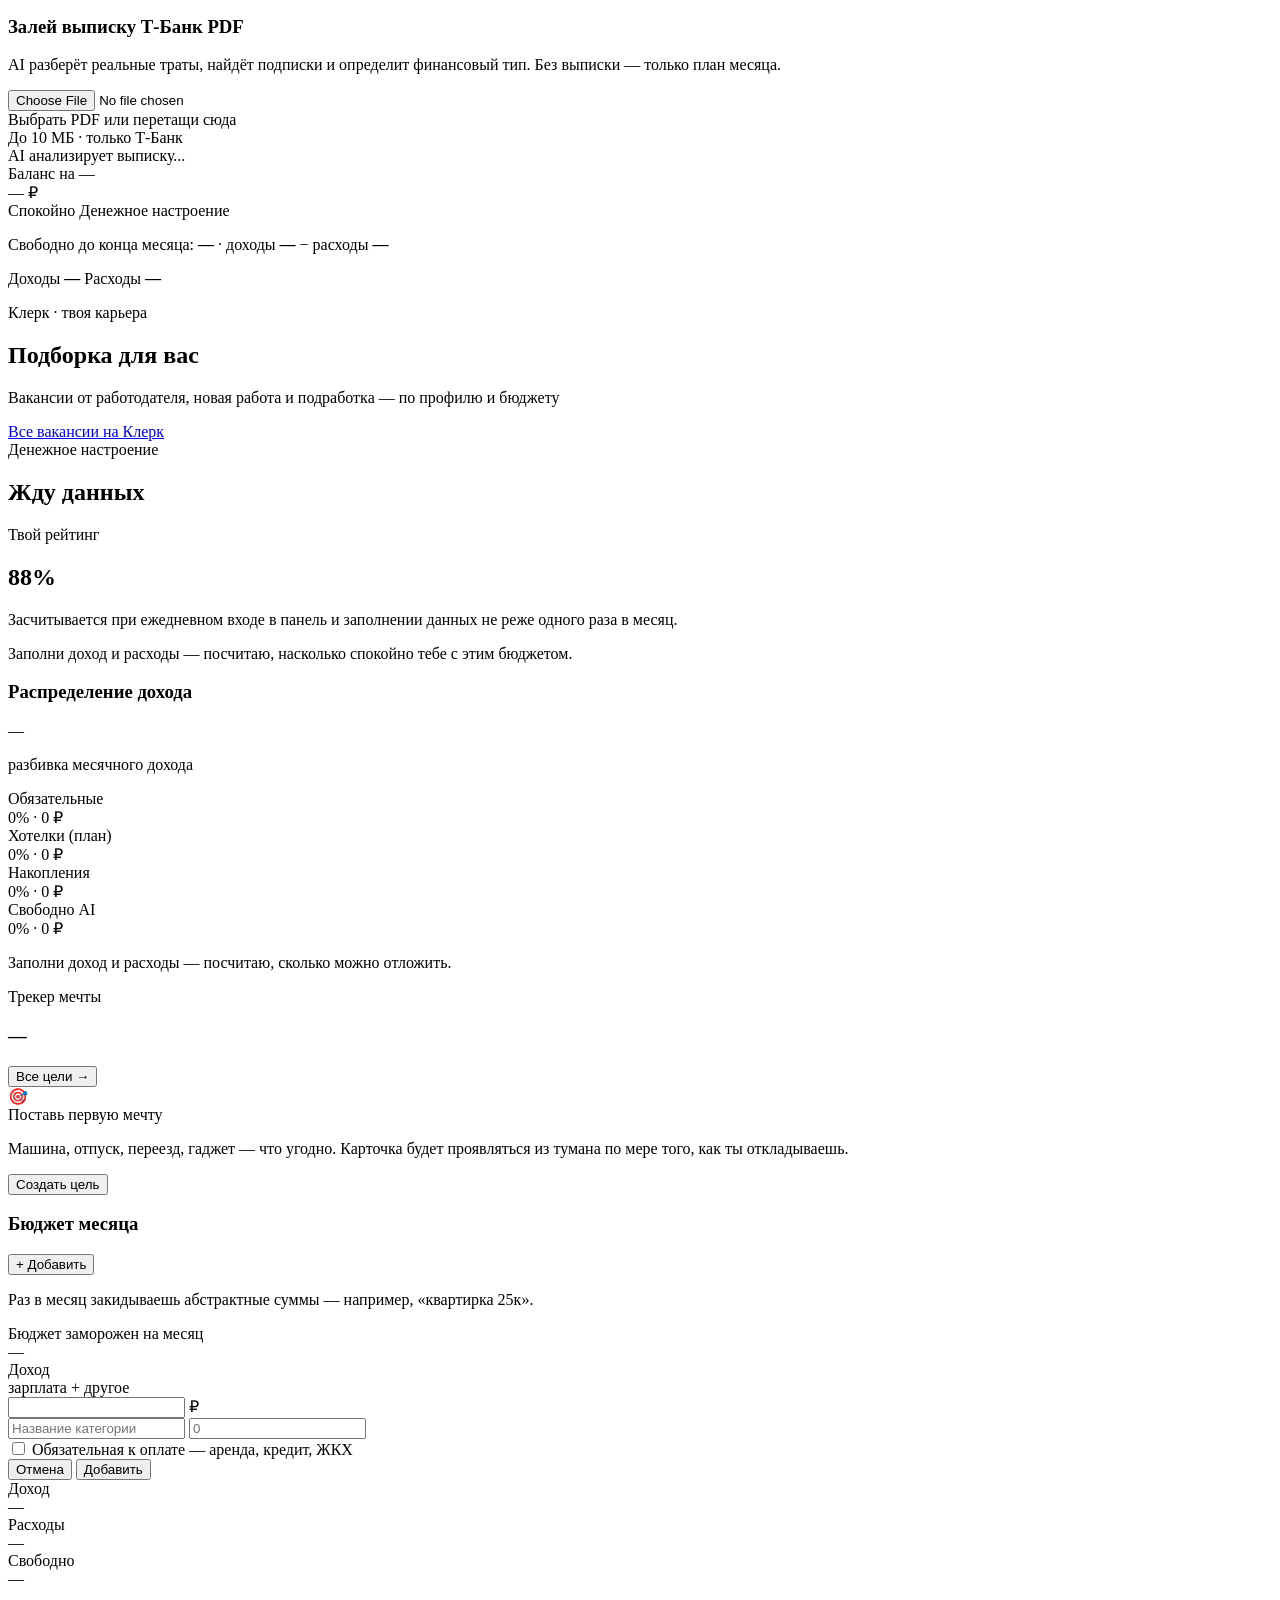
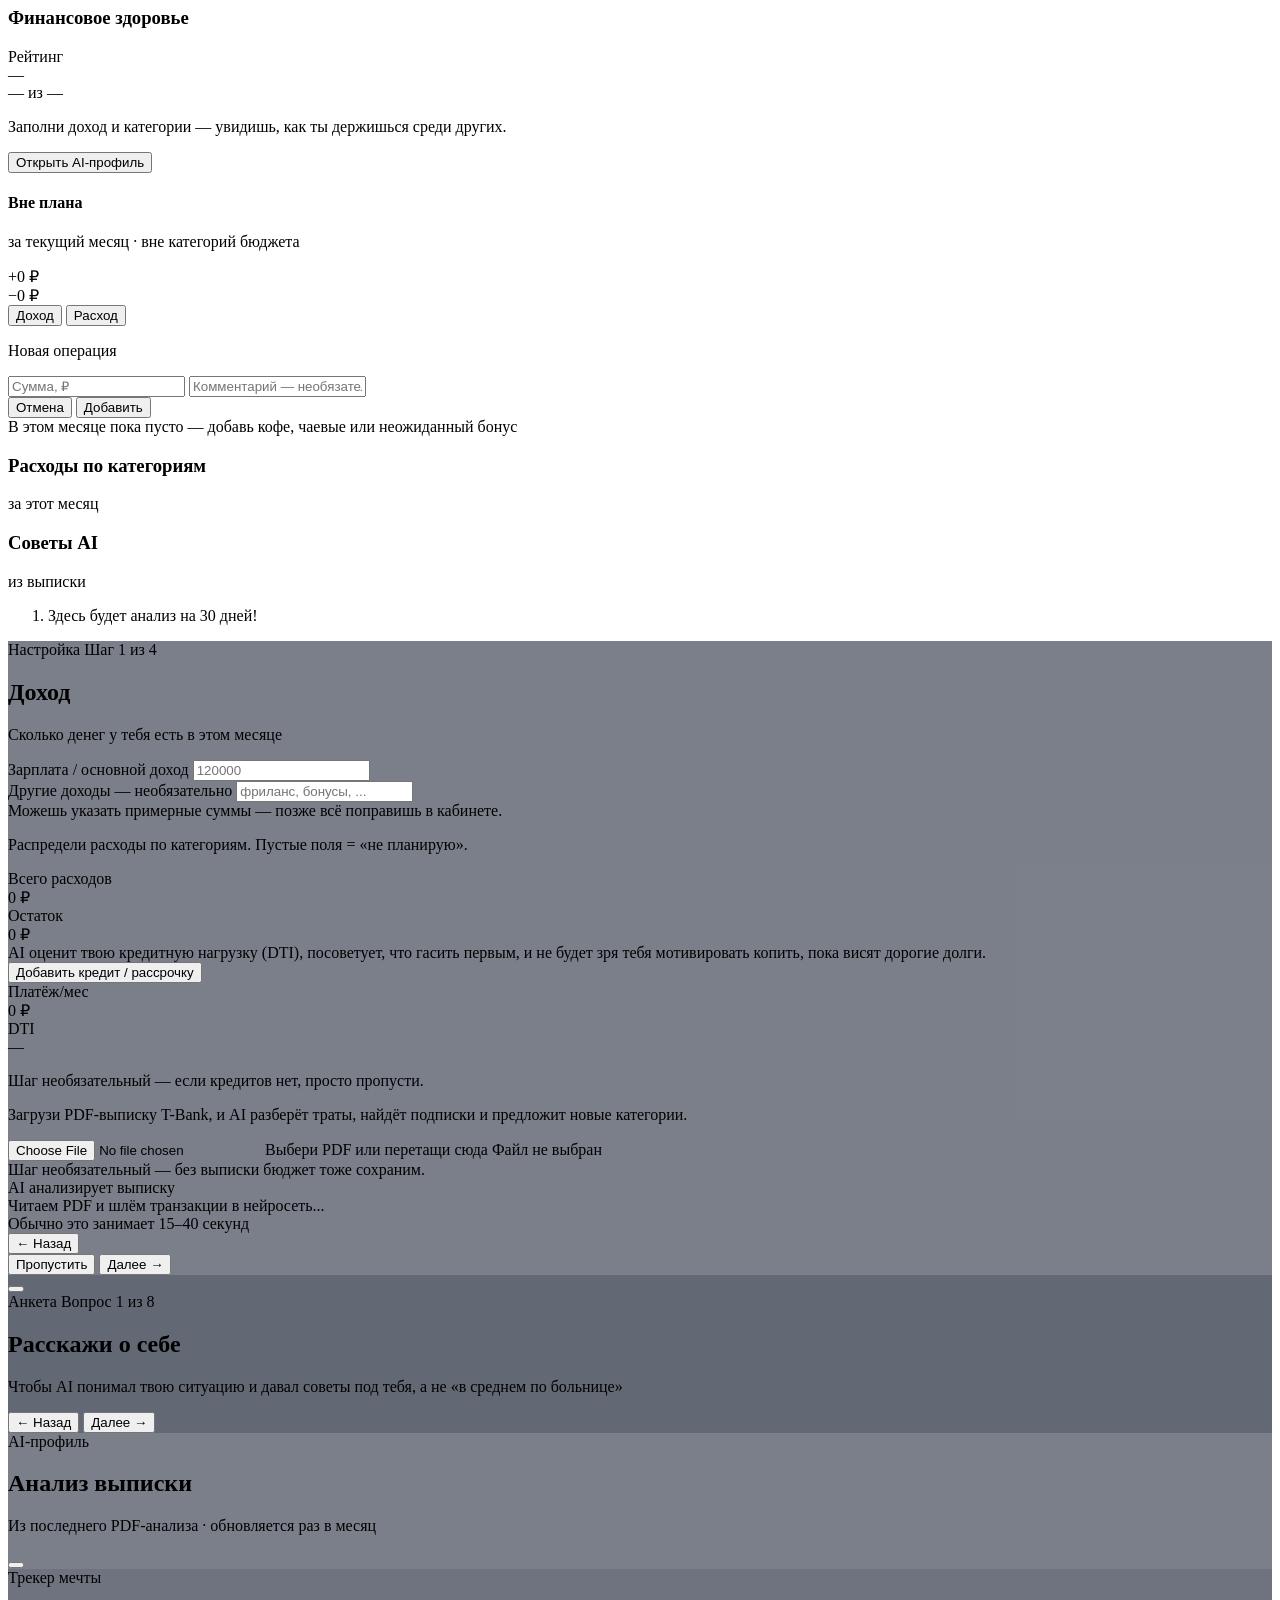
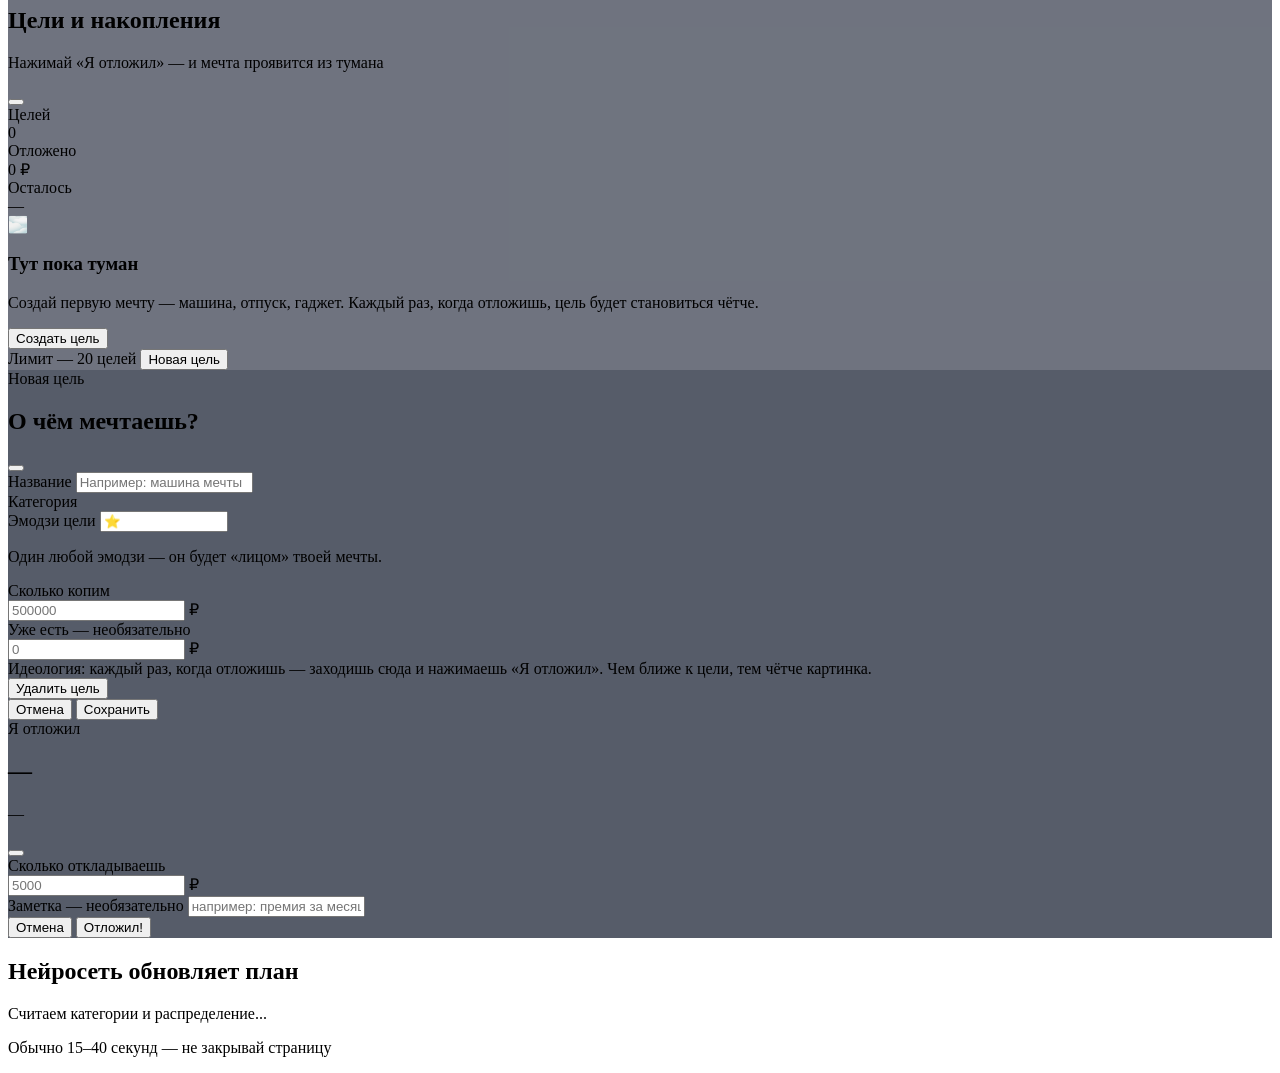
==== commit 6c3f835a: "Add spontaneous transactions and rebrand to О! Зарплата Introduce spontaneous (ad-hoc) transaction f" ====
--- a/cashCare/src/main/resources/templates/dashboard.html
+++ b/cashCare/src/main/resources/templates/dashboard.html
@@ -3,7 +3,7 @@
 <head>
     <meta charset="UTF-8">
     <meta name="viewport" content="width=device-width, initial-scale=1.0">
-    <title>CashCare — Кабинет</title>
+    <title>О! Зарплата — Кабинет</title>
     <link rel="icon" type="image/png" href="/images/logo.png">
     <link rel="preconnect" href="https://fonts.googleapis.com">
     <link rel="preconnect" href="https://fonts.gstatic.com" crossorigin>
@@ -18,19 +18,19 @@
             }
         };
     </script>
-    <link rel="stylesheet" href="/css/dashboard.css?v=29">
+    <link rel="stylesheet" href="/css/dashboard.css?v=36">
     <script src="https://unpkg.com/lucide@latest/dist/umd/lucide.min.js" defer></script>
-    <script src="/js/sdkClient.js?v=8" defer></script>
+    <script src="/js/sdkClient.js?v=9" defer></script>
     <script src="/js/common.js" defer></script>
     <script src="/js/aiAnalysisUi.js?v=5" defer></script>
     <script src="/js/initModal.js?v=10" defer></script>
     <script src="/js/surveyModal.js?v=3" defer></script>
-    <script src="/js/goalsModal.js?v=4" defer></script>
-    <script src="/js/dashboard.js?v=31" defer></script>
+    <script src="/js/goalsModal.js?v=5" defer></script>
+    <script src="/js/spontaneousTransactions.js?v=4" defer></script>
+    <script src="/js/dashboard.js?v=37" defer></script>
 </head>
 <body class="min-h-screen font-sans text-slate-900">
 
-<!-- Tailwind safelist для динамических градиентов карточек целей (не удалять) -->
 <div class="hidden"
      data-tw-safelist="goal-gradients"
      aria-hidden="true">
@@ -63,7 +63,7 @@
         <!-- ───── LEFT SIDEBAR ───── -->
         <aside class="sidebar-left glass sticky top-5 flex h-fit flex-col gap-5 self-start rounded-3xl p-5">
             <a href="/dashboard" class="sidebar-logo flex items-center justify-center">
-                <img src="/images/logo.png" alt="CashCare" class="block h-10 w-auto">
+                <img src="/images/logo.png" alt="О! Зарплата" class="block h-10 w-auto">
             </a>
 
             <nav class="sidebar-nav flex flex-col gap-1">
@@ -177,7 +177,7 @@
                     </div>
                     <div class="flex flex-col items-end gap-2">
                         <span id="balance-mood" class="mood-chip">Спокойно</span>
-                        <span class="text-[10px] font-semibold uppercase tracking-wider text-slate-500">MoneyMood</span>
+                        <span class="text-[10px] font-semibold uppercase tracking-wider text-slate-500">Денежное настроение</span>
                     </div>
                 </div>
 
@@ -189,28 +189,48 @@
                     <span class="pill income">Доходы <strong id="chip-income" class="ml-1">—</strong></span>
                     <span class="pill expense">Расходы <strong id="chip-expense" class="ml-1">—</strong></span>
                 </div>
+                <p id="balance-spont-hint" class="hidden mt-2 text-[11px] font-semibold text-indigo-700/90"></p>
             </section>
 
-            <!-- 2 cards: top categories + moneymood -->
+            <!-- 2 cards: Klerk vacancies (mock) + rating -->
             <div class="grid gap-5 lg:grid-cols-2">
-                <section class="glass rounded-3xl p-5">
-                    <div class="text-xs font-bold uppercase tracking-wider text-slate-500">Топ категории на основе анализированных данных нейронкой</div>
-                    <h2 id="top-cat-name" class="mt-1 text-2xl font-extrabold tracking-tight">—</h2>
-                    <p class="text-xs text-slate-500">что сильнее всего влияет сейчас</p>
-
-                    <div id="top-cat-list" class="mt-4 space-y-2"></div>
+                <section class="glass klerk-vacancies-card rounded-3xl p-5">
+                    <div class="flex flex-wrap items-center gap-2">
+                        <span class="klerk-vacancies-brand">Клерк · твоя карьера</span>
+                    </div>
+                    <h2 id="klerk-vacancies-title" class="mt-2 text-2xl font-extrabold tracking-tight">Подборка для вас</h2>
+                    <p class="text-xs text-slate-500">Вакансии от работодателя, новая работа и подработка — по профилю и бюджету</p>
+
+                    <div id="klerk-vacancies-list" class="klerk-vacancies-list mt-4" role="list"></div>
+
+                    <a href="https://www.klerk.ru/vacancies/" target="_blank" rel="noopener noreferrer"
+                       class="klerk-vacancies-more mt-4 inline-flex w-full items-center justify-center gap-2 rounded-xl border border-rose-200/80 bg-white/60 px-4 py-2.5 text-sm font-bold text-rose-700 transition hover:bg-white hover:shadow-sm">
+                        <span>Все вакансии на Клерк</span>
+                        <i data-lucide="external-link" class="lc lc-sm"></i>
+                    </a>
                 </section>
 
-                <section class="glass rounded-3xl p-5">
-                    <div class="text-xs font-bold uppercase tracking-wider text-slate-500">MoneyMood</div>
-                    <h2 id="mood-title" class="mt-1 text-2xl font-extrabold tracking-tight">Жду данных</h2>
-                    <p id="mood-desc" class="mt-2 text-sm leading-relaxed text-slate-600">
-                        Заполни доход и расходы — посчитаю, насколько спокойно тебе с этим бюджетом.
-                    </p>
+                <section class="glass rounded-3xl p-5 ">
+                    <div class="flex flex-col gap-4">
+                        <div class="hidden">
+                            <div class="text-xs font-bold uppercase tracking-wider text-slate-500">Денежное настроение</div>
+                            <h2 id="mood-title" class="mt-1 text-2xl font-extrabold tracking-tight">Жду данных</h2>
+                        </div>
+                        <div class="">
+                            <div class="text-lg font-bold uppercase tracking-wider text-slate-500">Твой рейтинг</div>
+                            <h2 id="rating-panel-title" class="mt-1 text-9xl font-extrabold tracking-tight">88%</h2>
+                            <p id="rating-desc" class="mt-2 text-sm leading-relaxed text-slate-600">
+                                Засчитывается при ежедневном входе в панель и заполнении данных не реже одного раза в месяц.                            </p>
+                            <p id="mood-desc" class="border-t-2 border-black mt-2 text-sm leading-relaxed text-slate-600">
+                                Заполни доход и расходы — посчитаю, насколько спокойно тебе с этим бюджетом.
+                            </p>
+                        </div>
+
+                    </div>
+
                 </section>
             </div>
 
-            <!-- Куда уйдут деньги -->
             <section class="glass rounded-3xl p-5">
                 <div class="flex items-baseline justify-between">
                     <h3 class="text-sm font-bold">Распределение дохода</h3>
@@ -267,7 +287,7 @@
                 </p>
             </section>
 
-            <!-- ───── Goal teaser (виден на главной) ───── -->
+            <!-- ───── Goal teaser (на главной, только если есть цель) ───── -->
             <section id="goal-teaser" class="goal-teaser hidden glass rounded-3xl p-5">
                 <div class="flex items-center justify-between gap-3 mb-3">
                     <div>
@@ -293,8 +313,8 @@
             </section>
 
             <!-- bottom: budget editor + health -->
-            <div class="grid gap-5 lg:grid-cols-2">
-                <section class="glass rounded-3xl p-5">
+            <div class="budget-health-grid grid gap-5 lg:grid-cols-2">
+                <section class="glass budget-month-card rounded-3xl p-5">
                     <div class="mb-1 flex items-center justify-between">
                         <h3 class="text-sm font-bold">Бюджет месяца</h3>
                         <button type="button" id="add-category-btn" class="btn-ghost rounded-lg px-3 py-1.5 text-xs font-bold transition">+ Добавить</button>
@@ -355,19 +375,71 @@
                     </div>
                 </section>
 
-                <section class="glass rounded-3xl p-5 max-h-64">
-                    <h3 class="text-sm font-bold">Финансовое здоровье</h3>
-                    <div class="mt-3 glass-soft rounded-2xl p-3">
-                        <div class="text-[10px] font-bold uppercase tracking-wider text-slate-500">Рейтинг</div>
-                        <div id="rating-label" class="mt-1 text-base font-extrabold leading-tight">—</div>
-                        <div id="rating-position" class="mt-0.5 text-[11px] font-semibold text-slate-500">— из —</div>
-                    </div>
-                    <p id="rating-tip" class="mt-3 text-xs leading-relaxed text-slate-600">Заполни доход и категории — увидишь, как ты держишься среди других.</p>
-                    <button id="open-ai-detail-btn" type="button" class="hidden mt-3 w-full inline-flex items-center justify-center gap-1.5 rounded-xl bg-gradient-to-r from-indigo-500 to-fuchsia-500 px-3 py-2 text-xs font-extrabold text-white shadow-md transition hover:shadow-lg">
-                        <i data-lucide="sparkles" class="lc lc-sm"></i>
-                        Открыть AI-профиль
-                    </button>
+                <section class="glass health-spont-column flex min-h-0 flex-col rounded-3xl p-5">
+
+                    <div class="health-top-block shrink-0">
+                        <h3 class="text-sm font-bold">Финансовое здоровье</h3>
+                        <div class="mt-3 glass-soft rounded-2xl p-3">
+                            <div class="text-[10px] font-bold uppercase tracking-wider text-slate-500">Рейтинг</div>
+                            <div id="rating-label" class="mt-1 text-base font-extrabold leading-tight">—</div>
+                            <div id="rating-position" class="mt-0.5 text-[11px] font-semibold text-slate-500">— из —</div>
+                        </div>
+                        <p id="rating-tip" class="mt-3 text-xs leading-relaxed text-slate-600">Заполни доход и категории — увидишь, как ты держишься среди других.</p>
+                        <button id="open-ai-detail-btn" type="button" class="hidden mt-3 w-full inline-flex items-center justify-center gap-1.5 rounded-xl bg-gradient-to-r from-indigo-500 to-fuchsia-500 px-3 py-2 text-xs font-extrabold text-white shadow-md transition hover:shadow-lg">
+                            <i data-lucide="sparkles" class="lc lc-sm"></i>
+                            Открыть AI-профиль
+                        </button>
+                    </div>
+
+                    <div class="spontaneous-panel mt-4 flex min-h-0 flex-1 flex-col border-t border-white/50 pt-4">
+                        <div class="spontaneous-panel-controls shrink-0">
+                        <div class="flex items-start justify-between gap-2">
+                            <div>
+                                <h4 class="text-sm font-bold">Вне плана</h4>
+                                <p class="mt-0.5 text-[11px] leading-relaxed text-slate-500">
+                                    <span id="spont-month-label">за текущий месяц</span> · вне категорий бюджета
+                                </p>
+                            </div>
+                            <div class="spontaneous-totals text-right">
+                                <div id="spont-sum-income" class="text-xs font-extrabold text-emerald-700">+0 ₽</div>
+                                <div id="spont-sum-expense" class="text-xs font-extrabold text-rose-600">−0 ₽</div>
+                            </div>
+                        </div>
+
+                        <div class="mt-3 grid grid-cols-2 gap-2">
+                            <button type="button" id="spont-btn-income" class="spontaneous-type-btn spontaneous-type-btn-income">
+                                <i data-lucide="plus-circle" class="lc lc-xs"></i>
+                                Доход
+                            </button>
+                            <button type="button" id="spont-btn-expense" class="spontaneous-type-btn spontaneous-type-btn-expense">
+                                <i data-lucide="minus-circle" class="lc lc-xs"></i>
+                                Расход
+                            </button>
+                        </div>
+
+                        <form id="spont-form" class="spontaneous-form hidden mt-3 space-y-2">
+                            <p id="spont-form-label" class="text-[11px] font-bold text-slate-600">Новая операция</p>
+                            <input id="spont-amount" type="number" min="1" step="1" required placeholder="Сумма, ₽"
+                                   class="w-full rounded-xl border border-white/60 bg-white/70 px-3 py-2 text-sm font-semibold outline-none focus:border-indigo-300">
+                            <input id="spont-note" type="text" maxlength="200" placeholder="Комментарий — необязательно"
+                                   class="w-full rounded-xl border border-white/60 bg-white/70 px-3 py-2 text-sm outline-none focus:border-indigo-300">
+                            <div class="grid grid-cols-2 gap-2">
+                                <button type="button" id="spont-cancel-btn" class="rounded-xl border border-slate-200 bg-white/60 py-2 text-xs font-bold text-slate-600">Отмена</button>
+                                <button type="submit" id="spont-submit-btn" class="rounded-xl bg-indigo-600 py-2 text-xs font-bold text-white">Добавить</button>
+                            </div>
+                        </form>
+                        </div>
+
+                        <div class="spontaneous-list-body mt-2">
+                            <div id="spont-empty" class="spontaneous-empty rounded-xl border border-dashed border-slate-200/80 bg-white/40 px-3 py-4 text-center text-[11px] text-slate-500">
+                                В этом месяце пока пусто — добавь кофе, чаевые или неожиданный бонус
+                            </div>
+                            <ul id="spont-list" class="spontaneous-list space-y-1.5 hidden"></ul>
+                        </div>
+                    </div>
+
                 </section>
+
             </div>
 
             <section class="glass rounded-3xl p-5">
@@ -778,5 +850,15 @@
     </div>
 </div>
 
+<!-- AI refresh preloader (кнопка «Обновить AI») -->
+<div id="ai-overlay" class="ai-run-overlay hidden" aria-hidden="true" role="alertdialog" aria-labelledby="ai-overlay-title" aria-busy="true">
+    <div class="ai-run-overlay__card glass">
+        <div class="ai-loader ai-loader--brand" aria-hidden="true"></div>
+        <h2 id="ai-overlay-title" class="ai-run-overlay__title">Нейросеть обновляет план</h2>
+        <p id="ai-overlay-step" class="ai-run-overlay__step">Считаем категории и распределение...</p>
+        <p class="ai-run-overlay__hint">Обычно 15–40 секунд — не закрывай страницу</p>
+    </div>
+</div>
+
 </body>
 </html>
